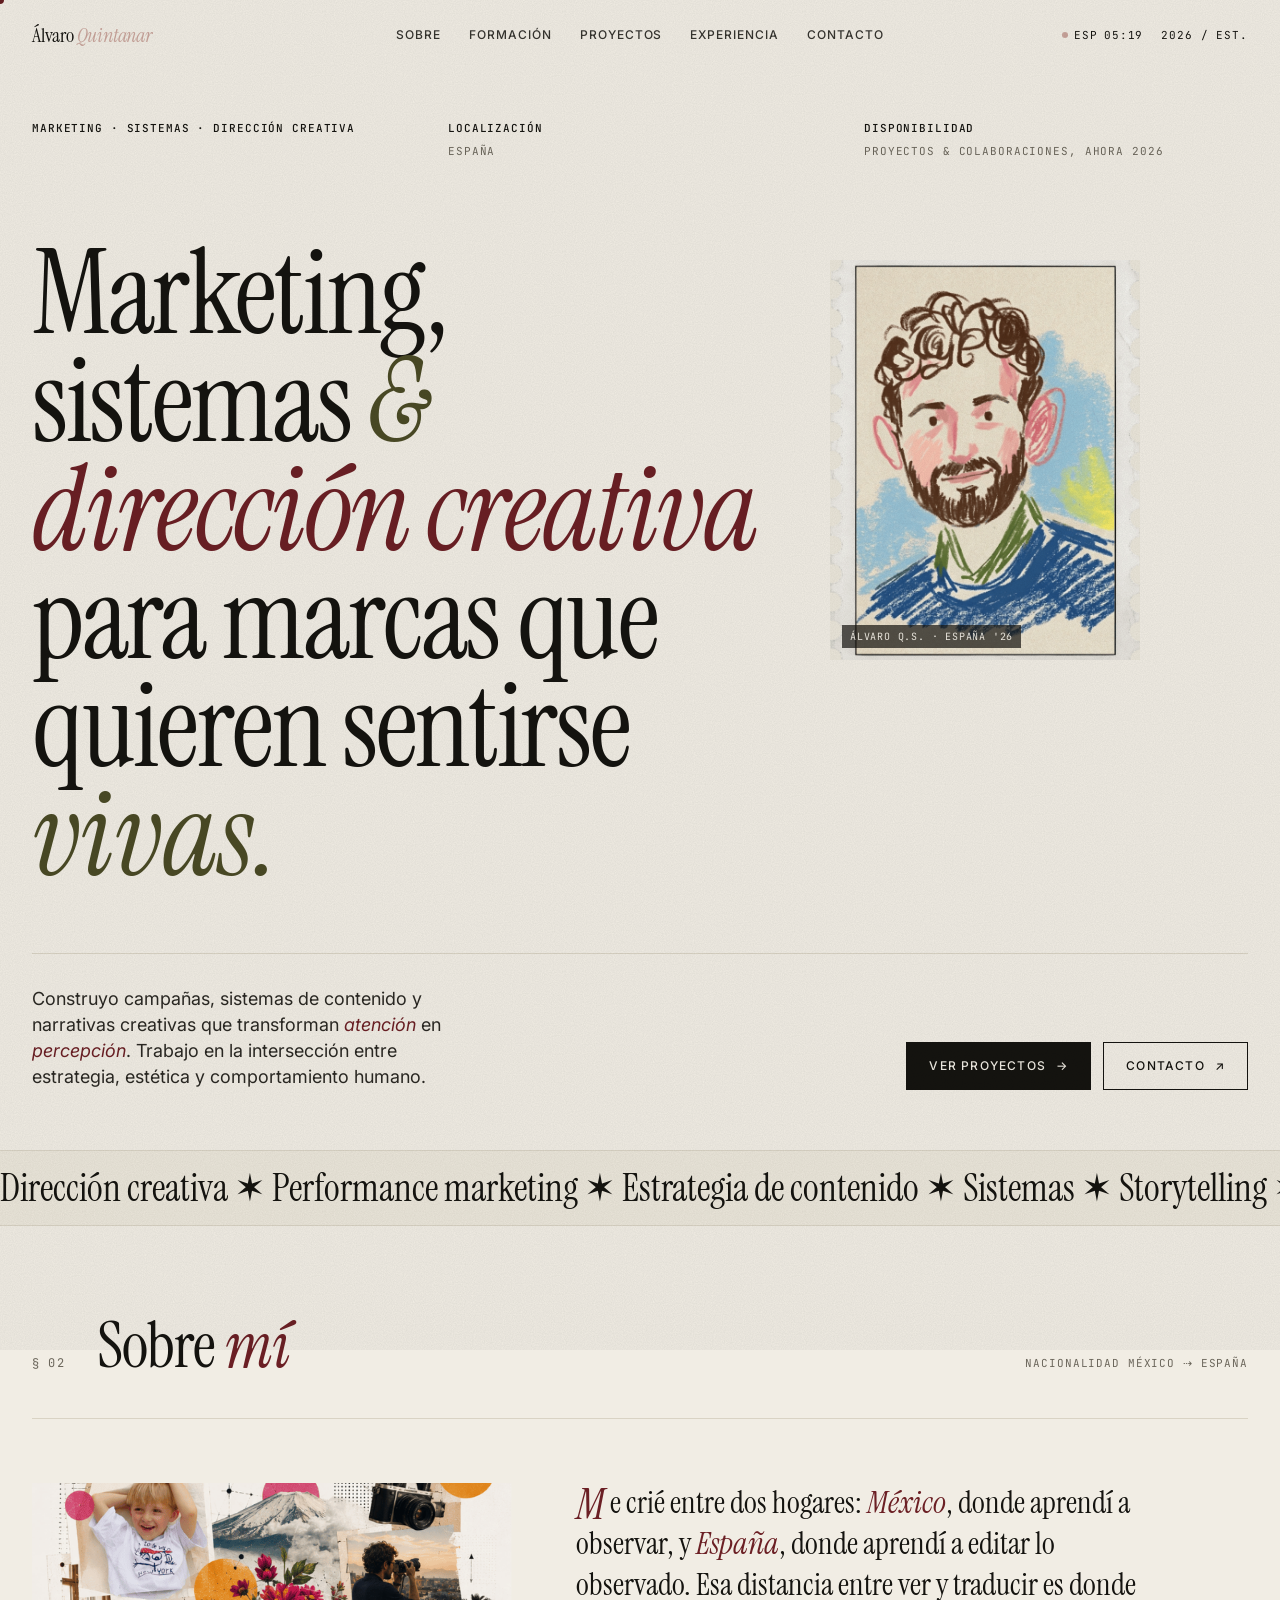
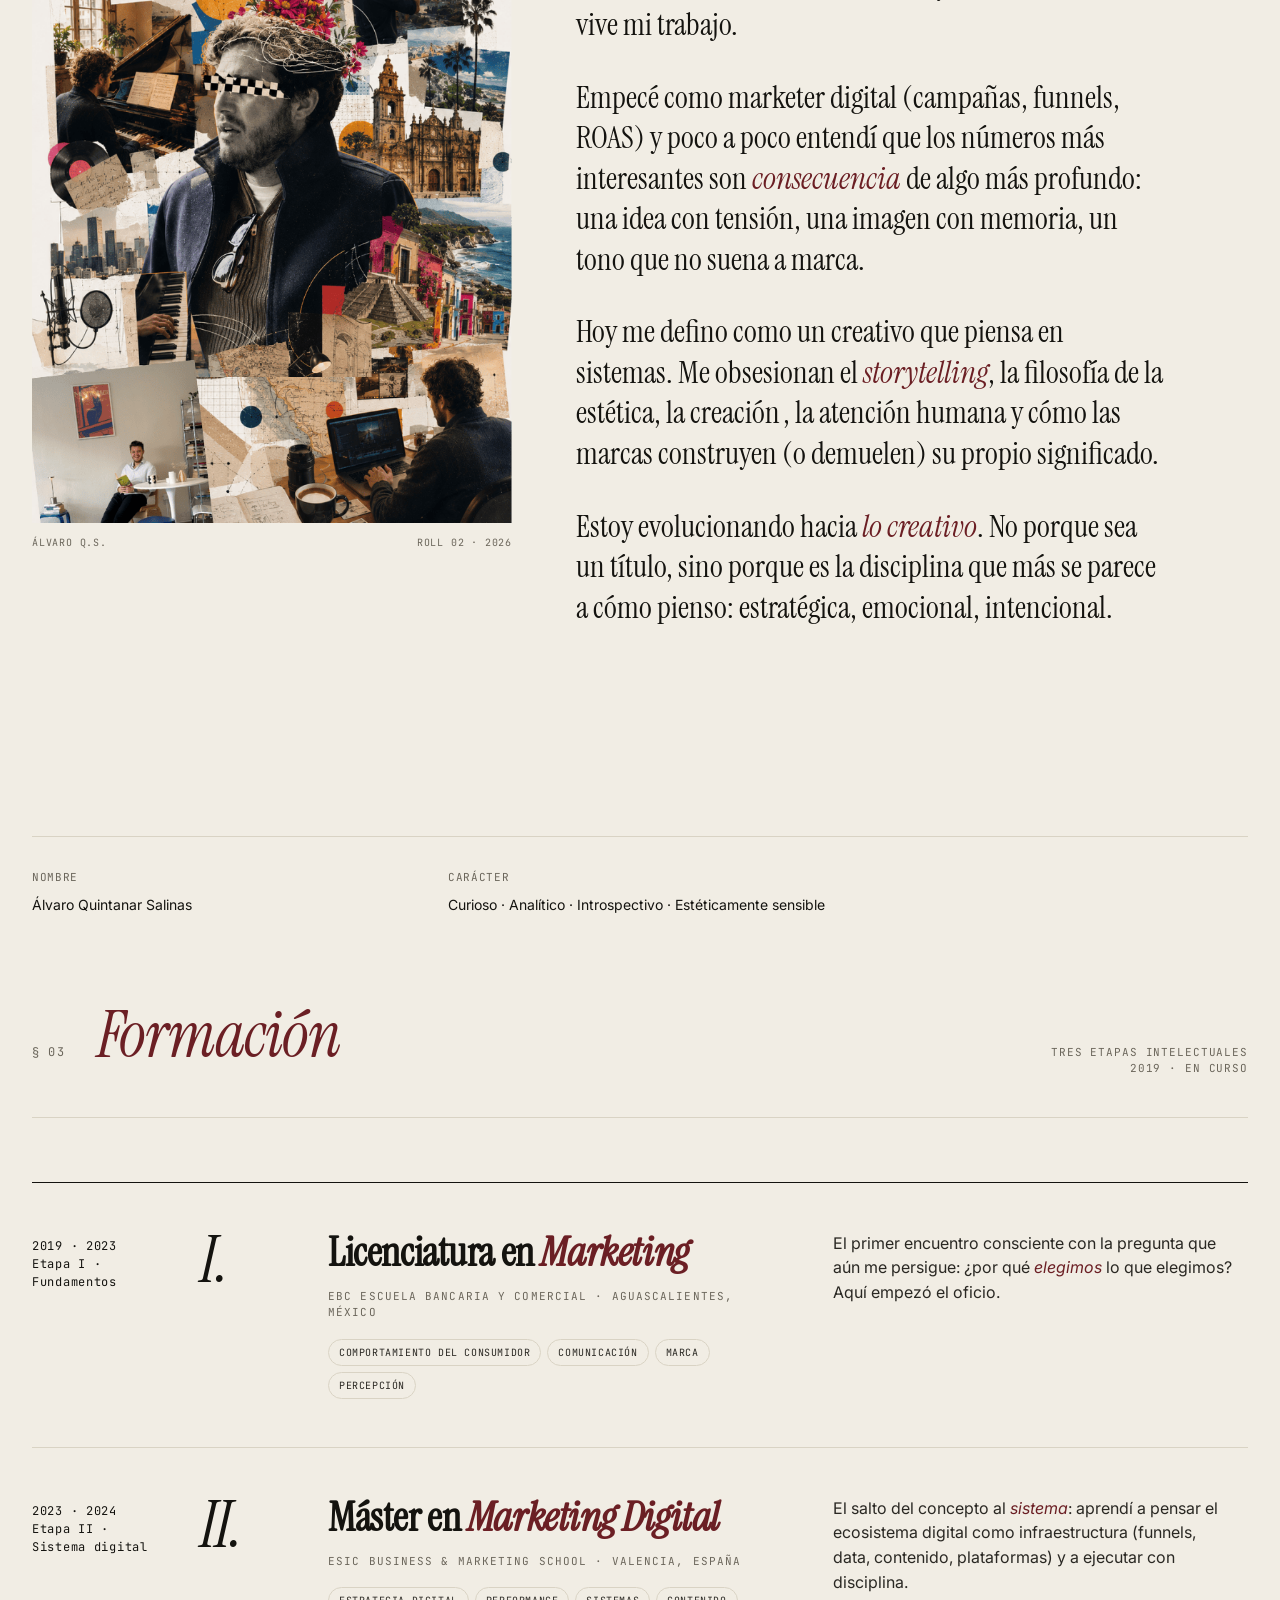
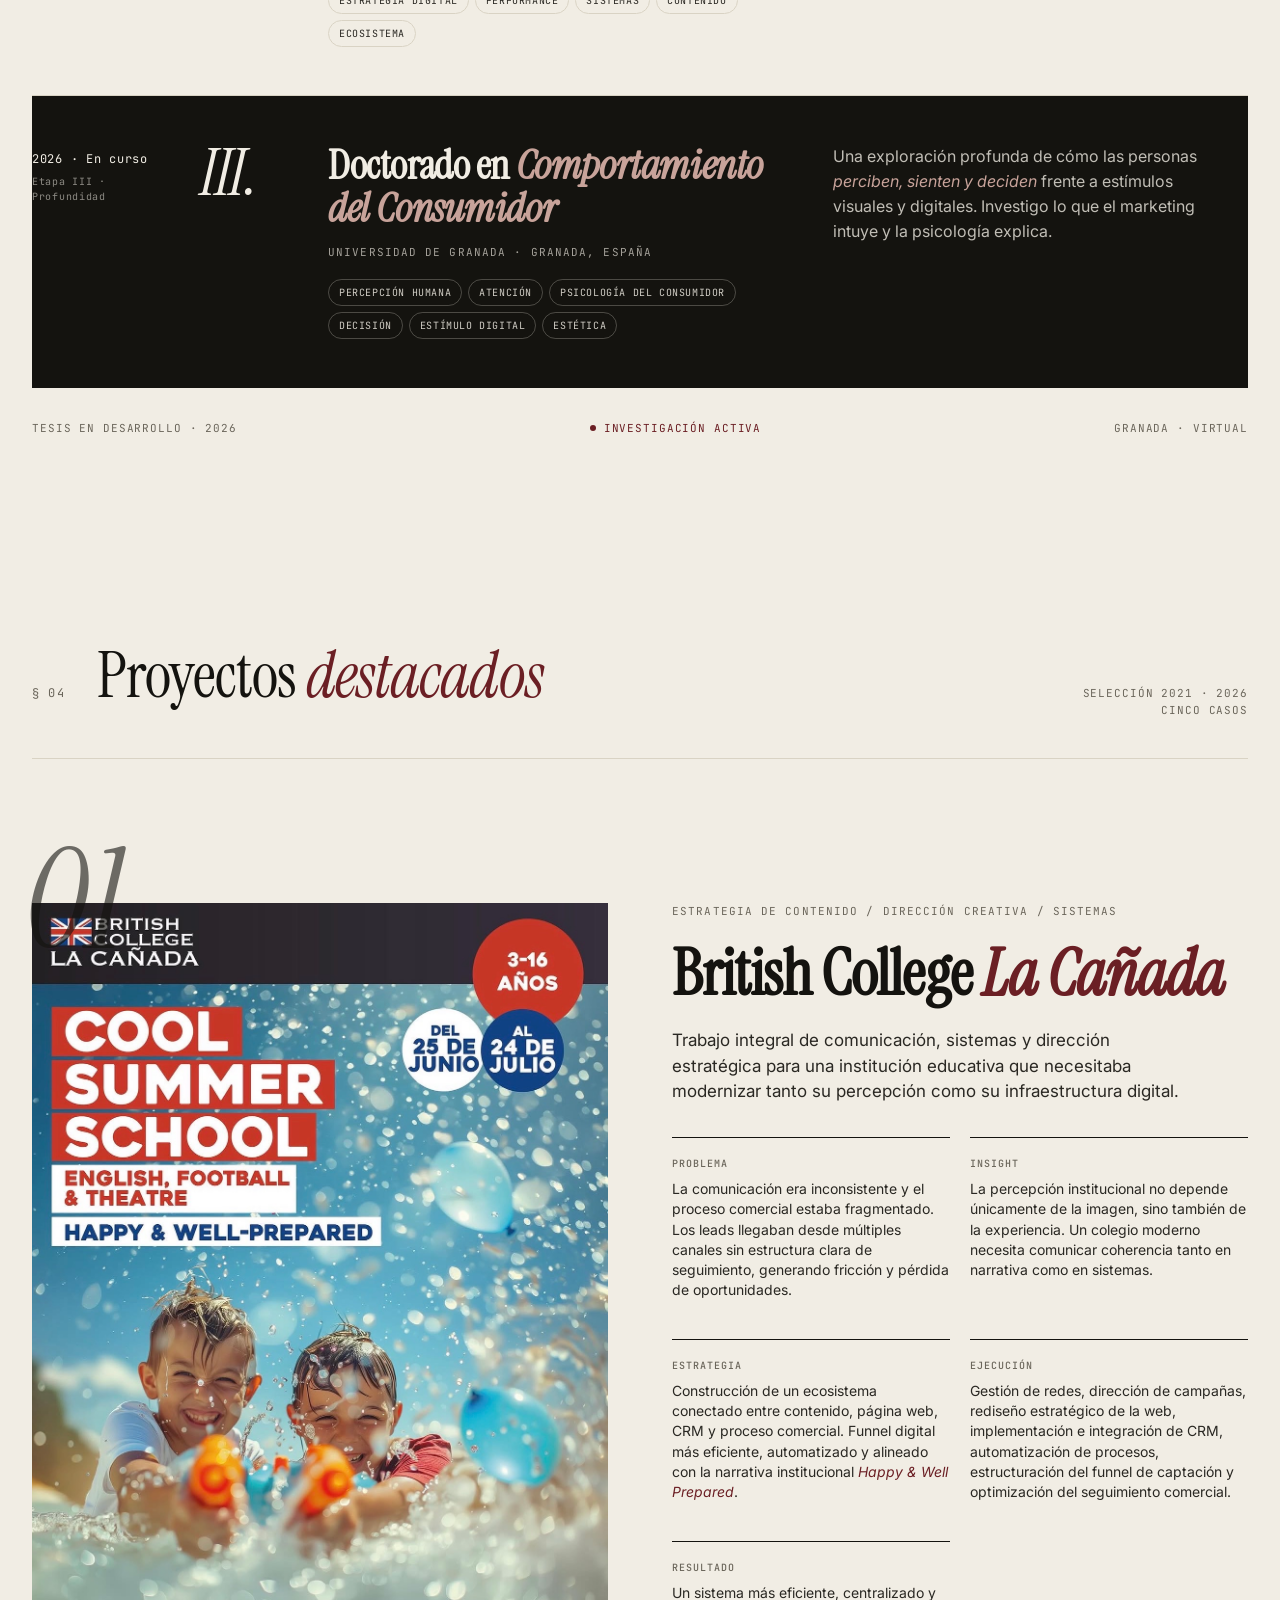
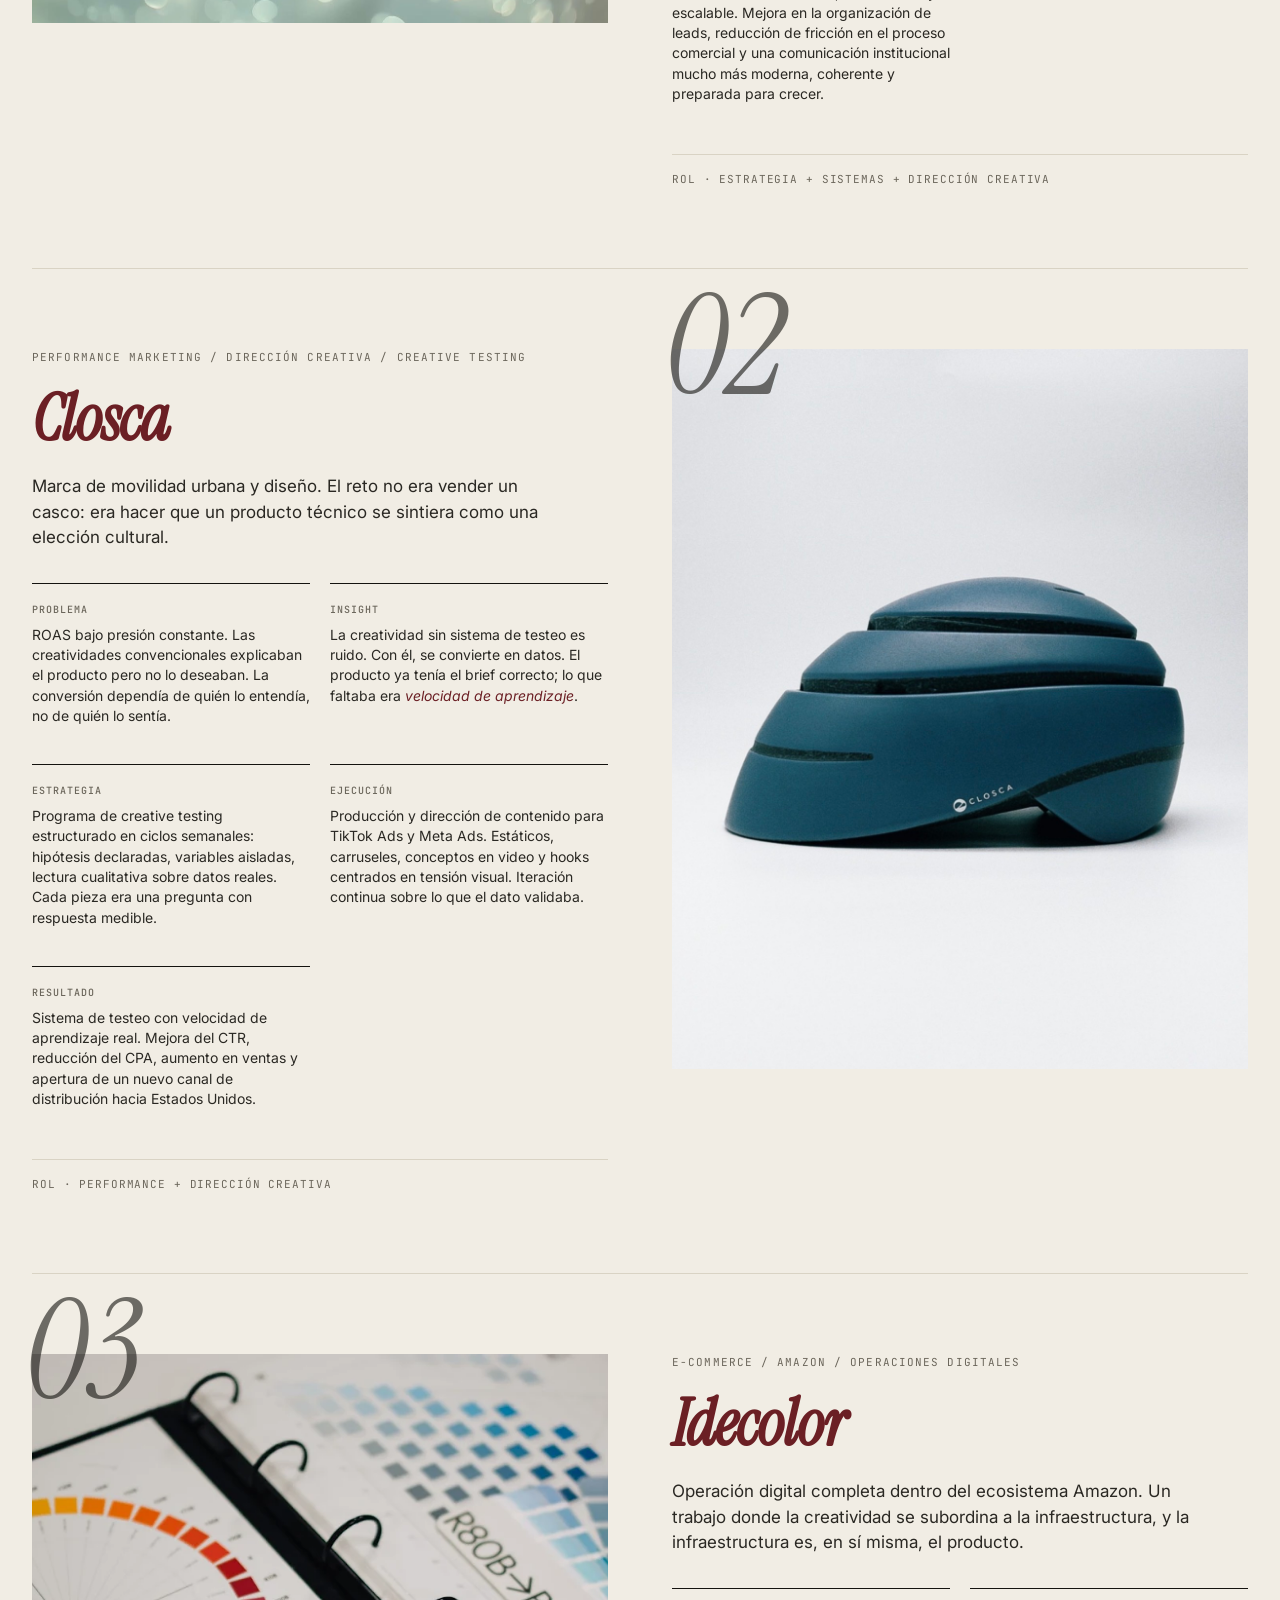
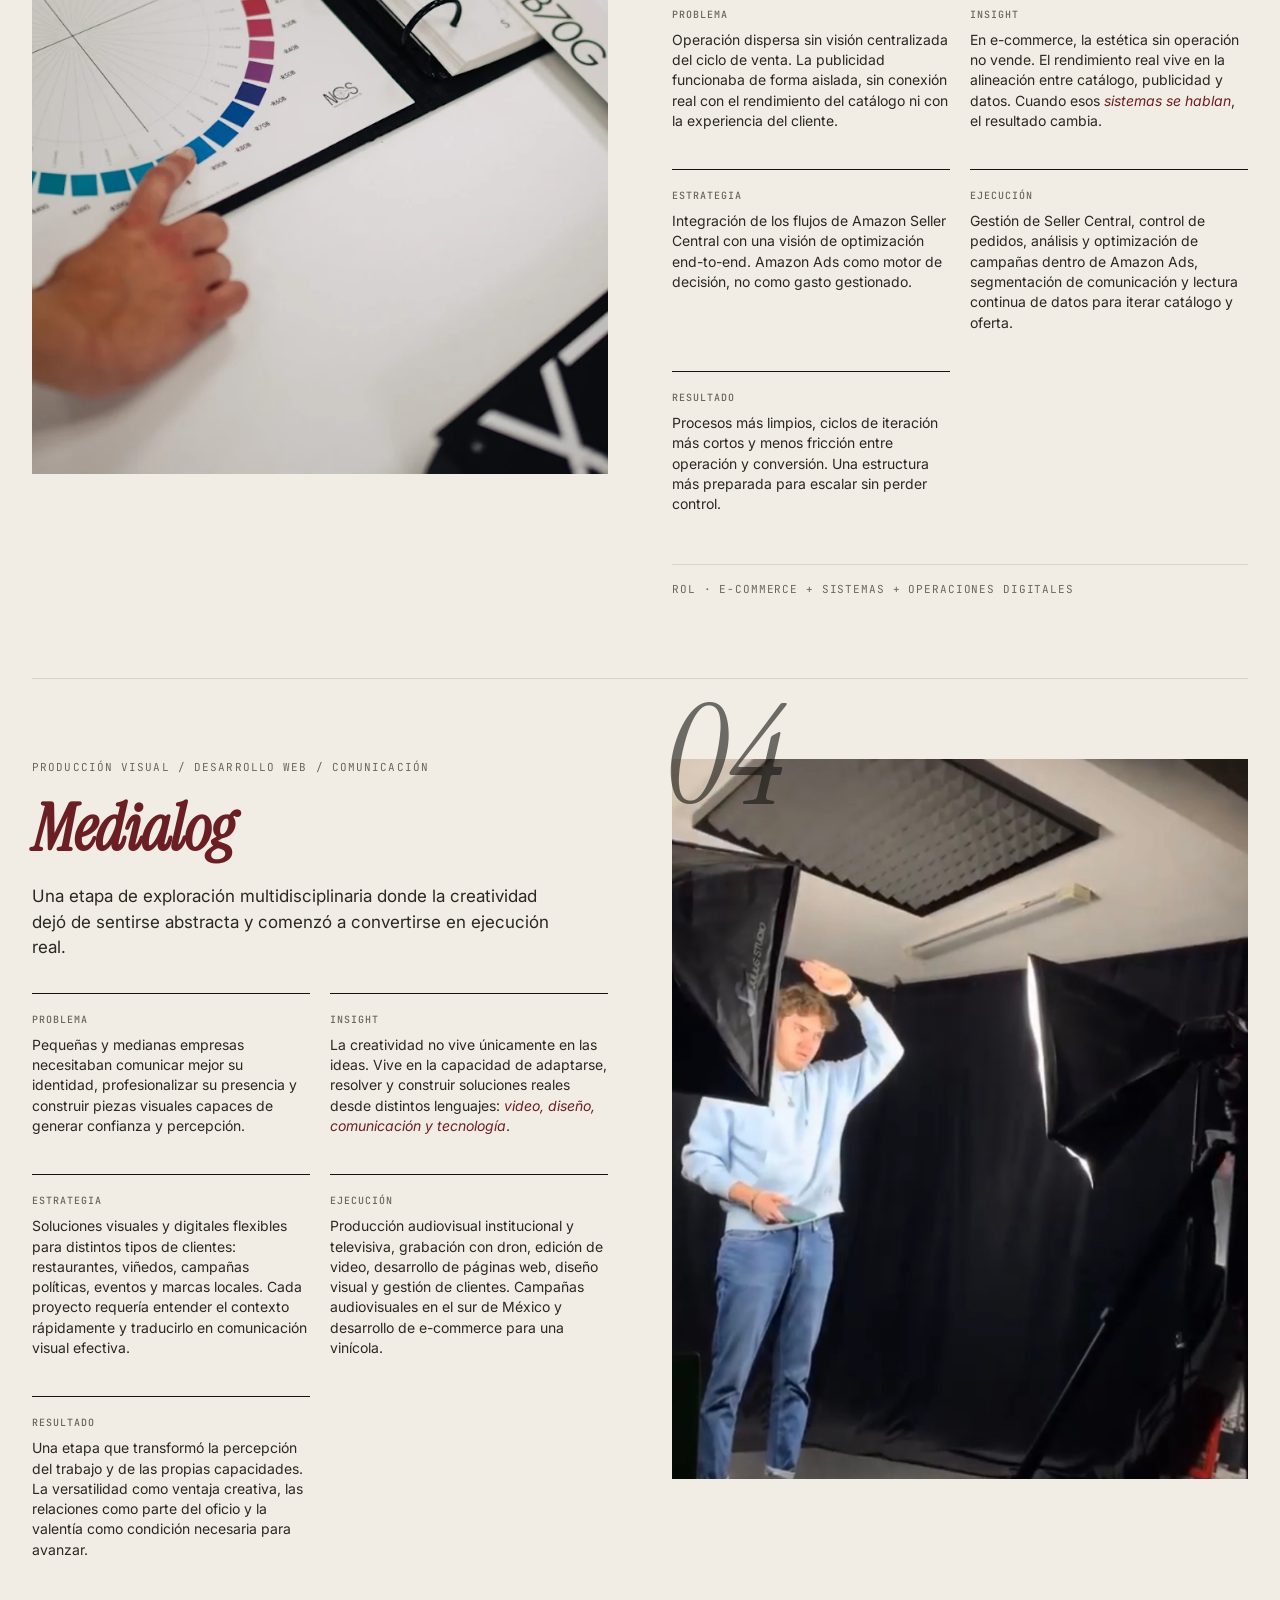
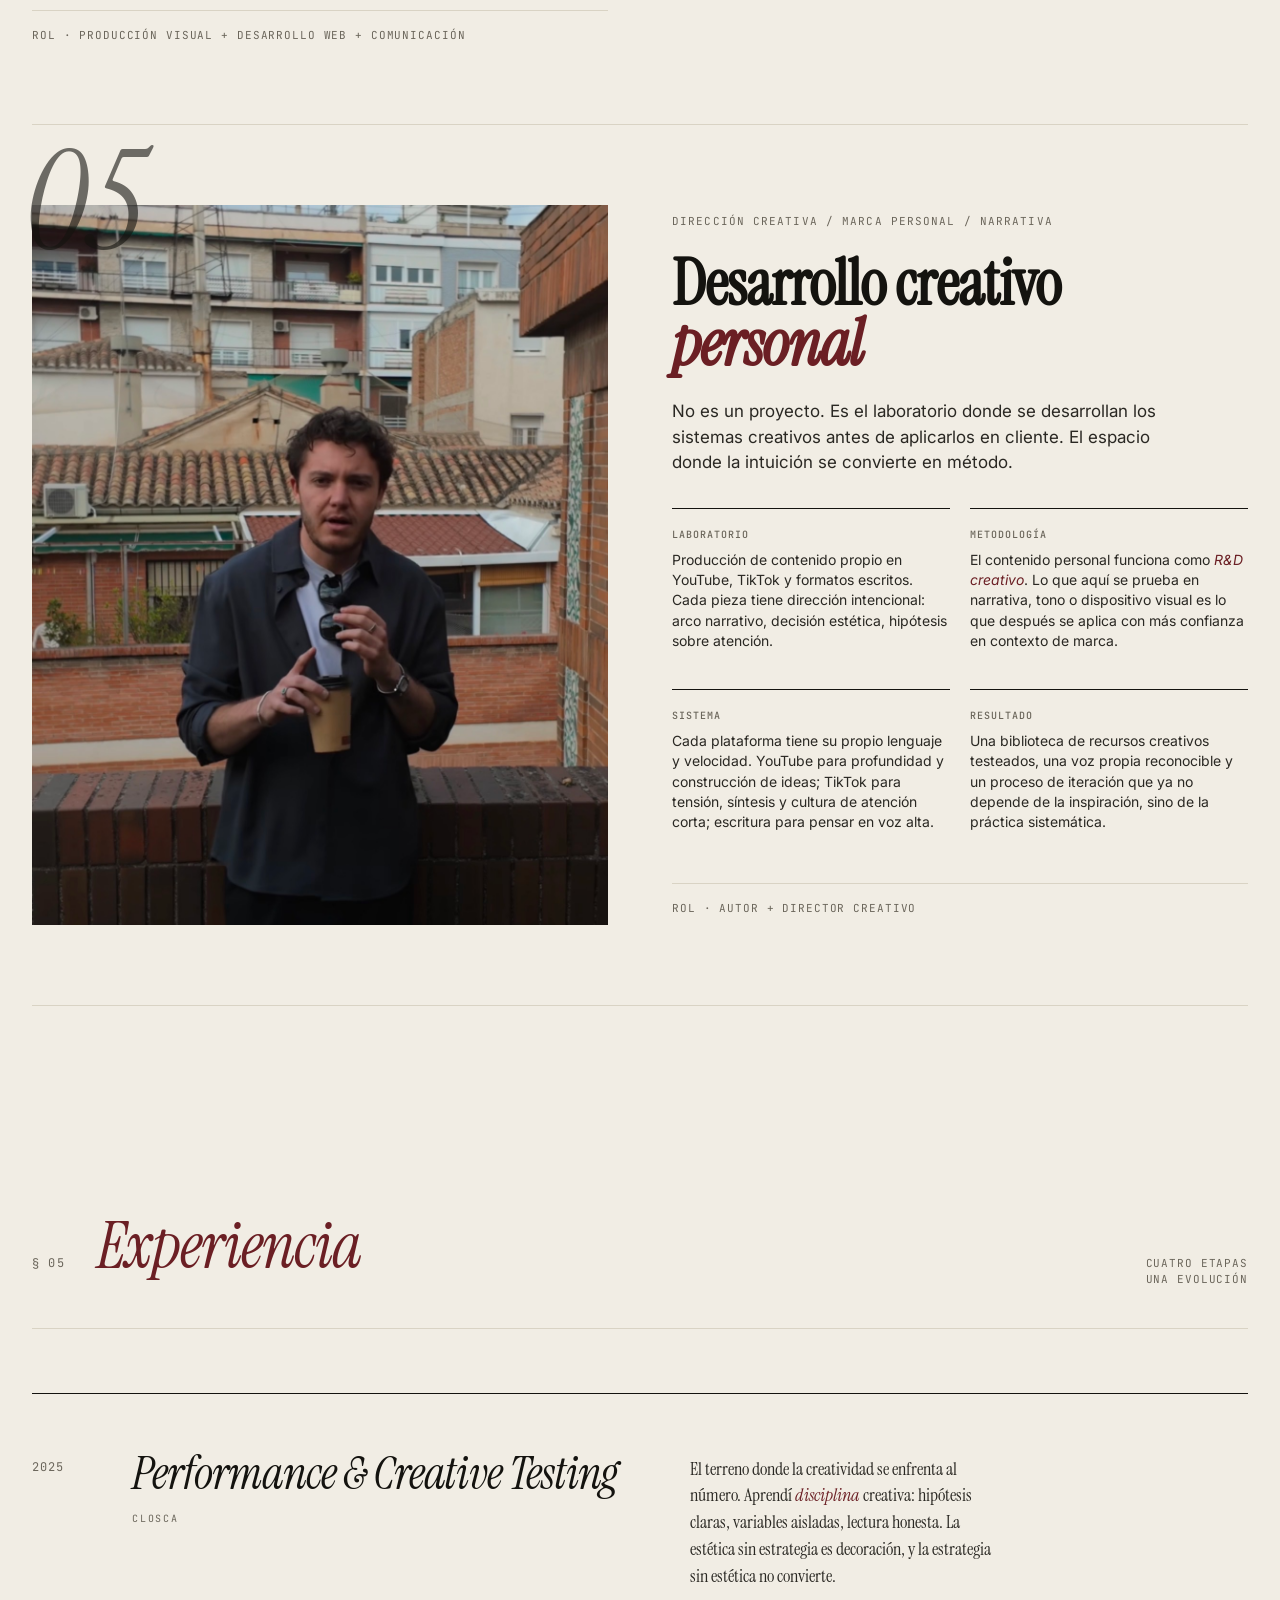
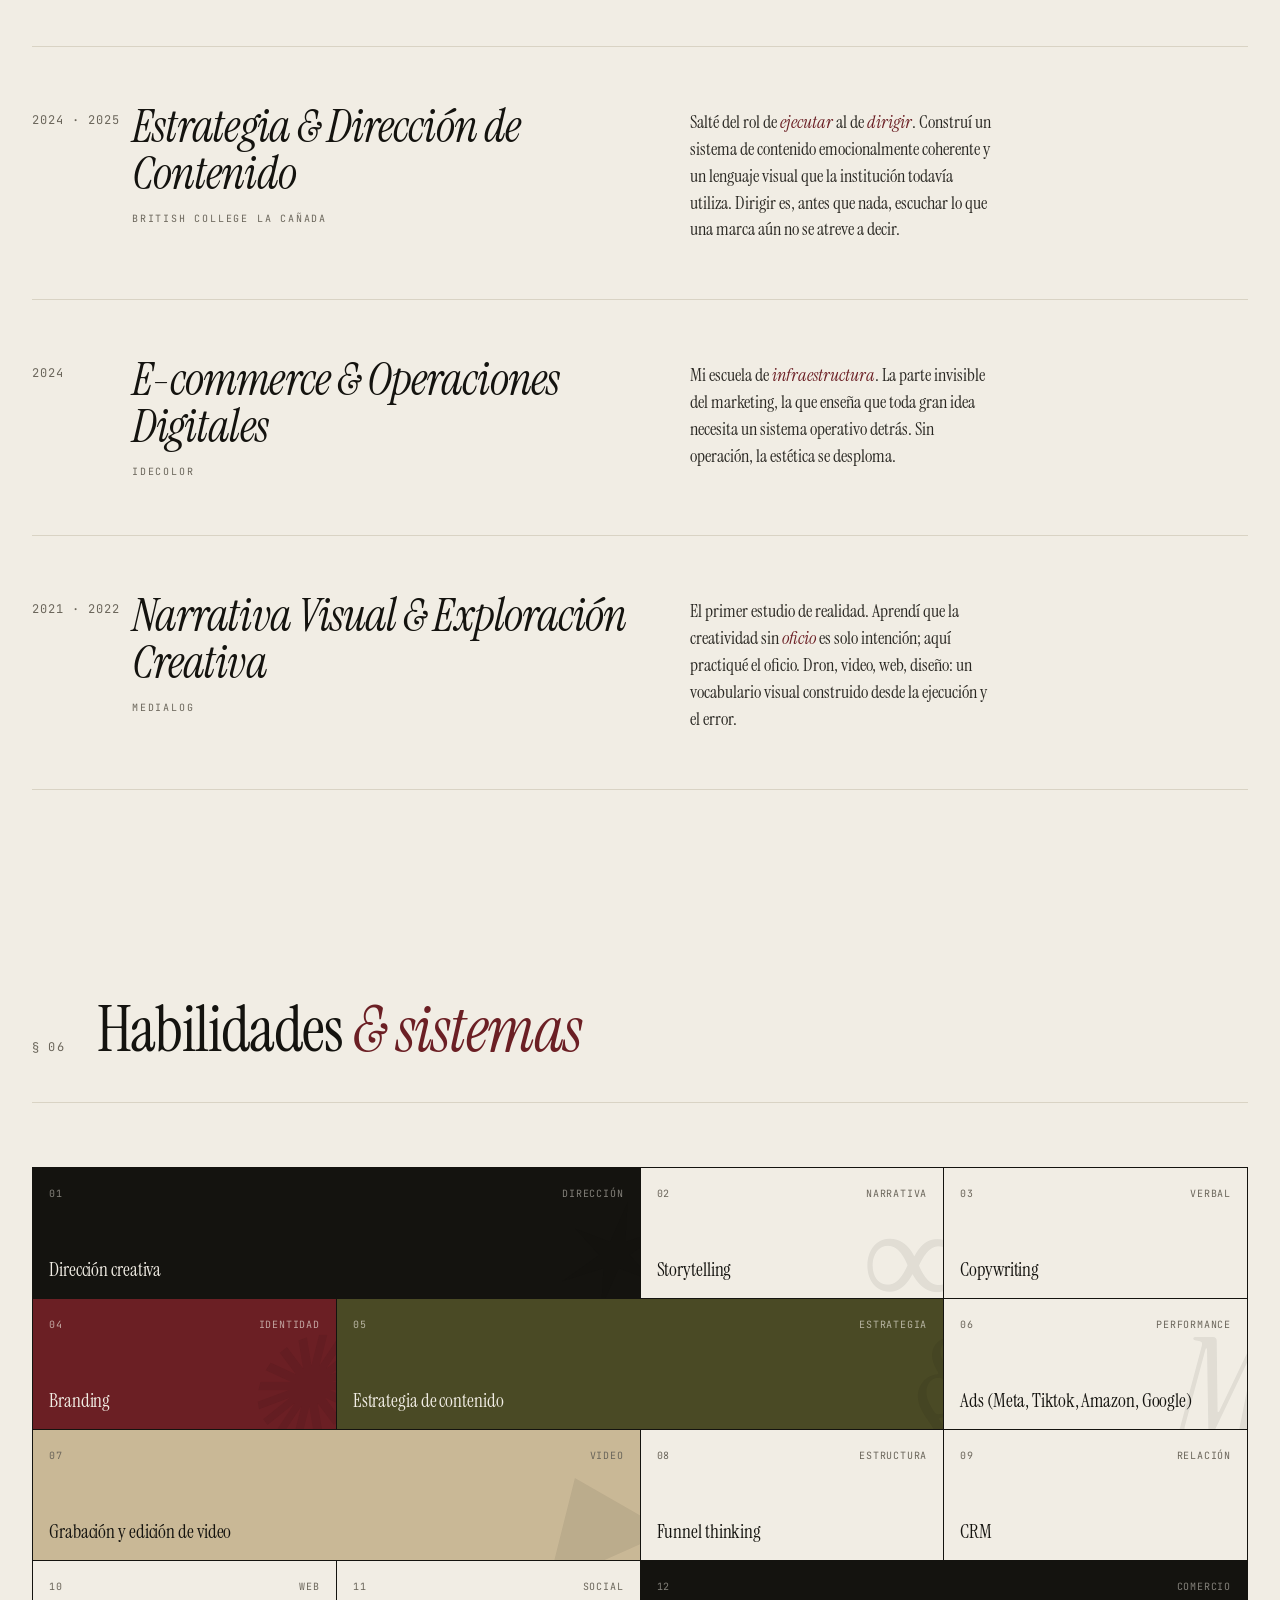
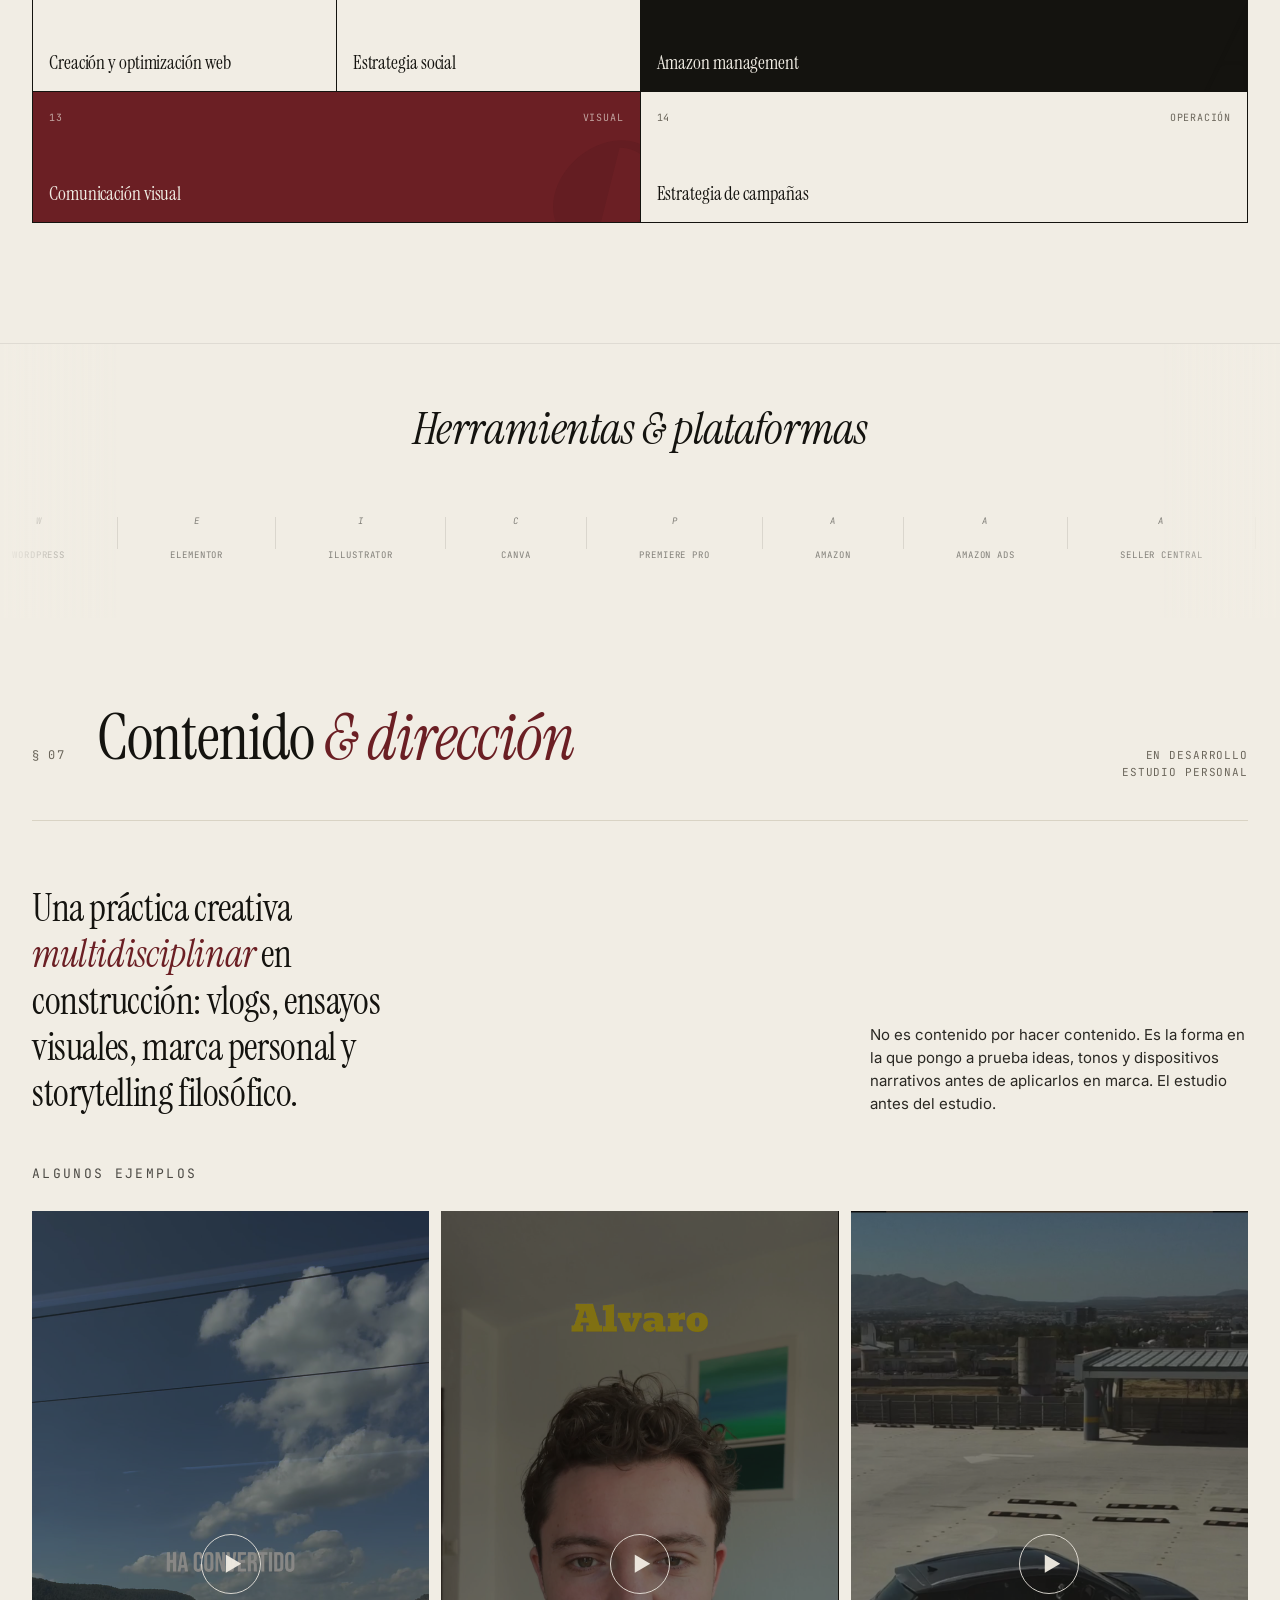
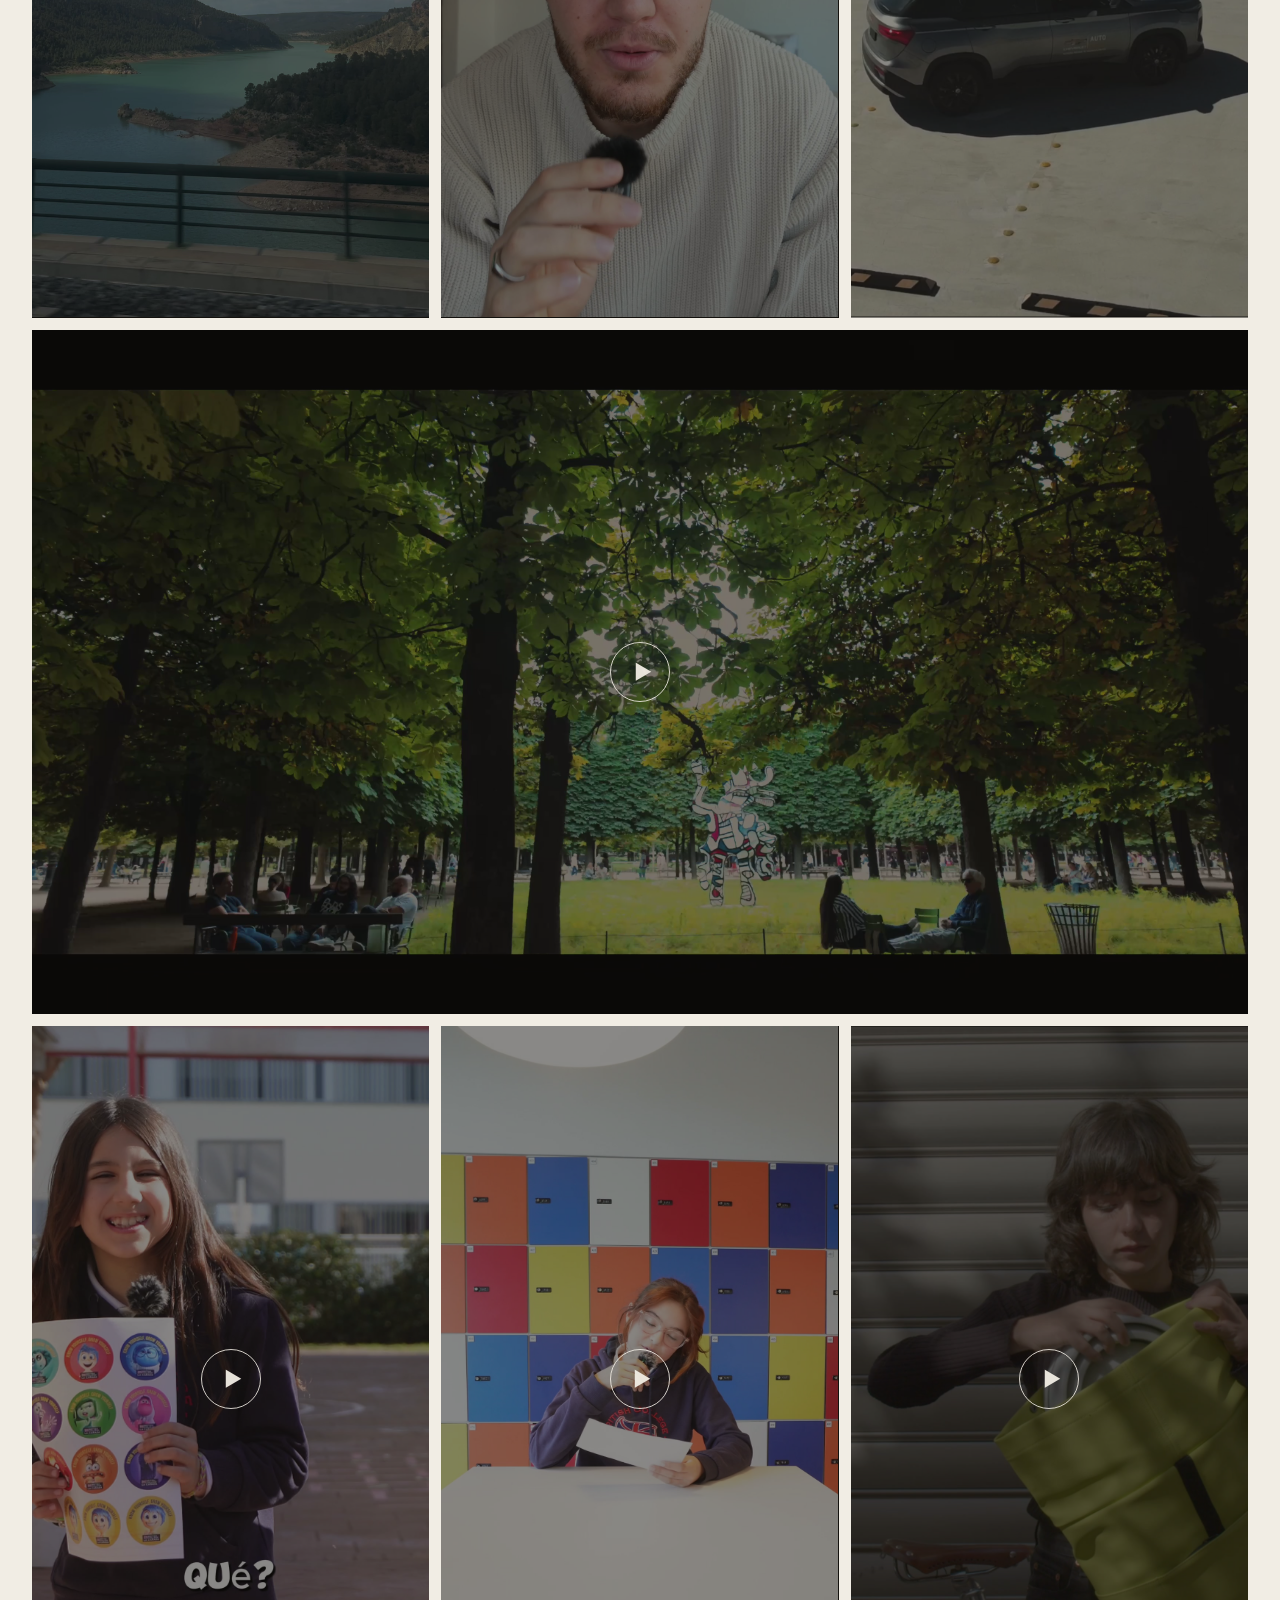
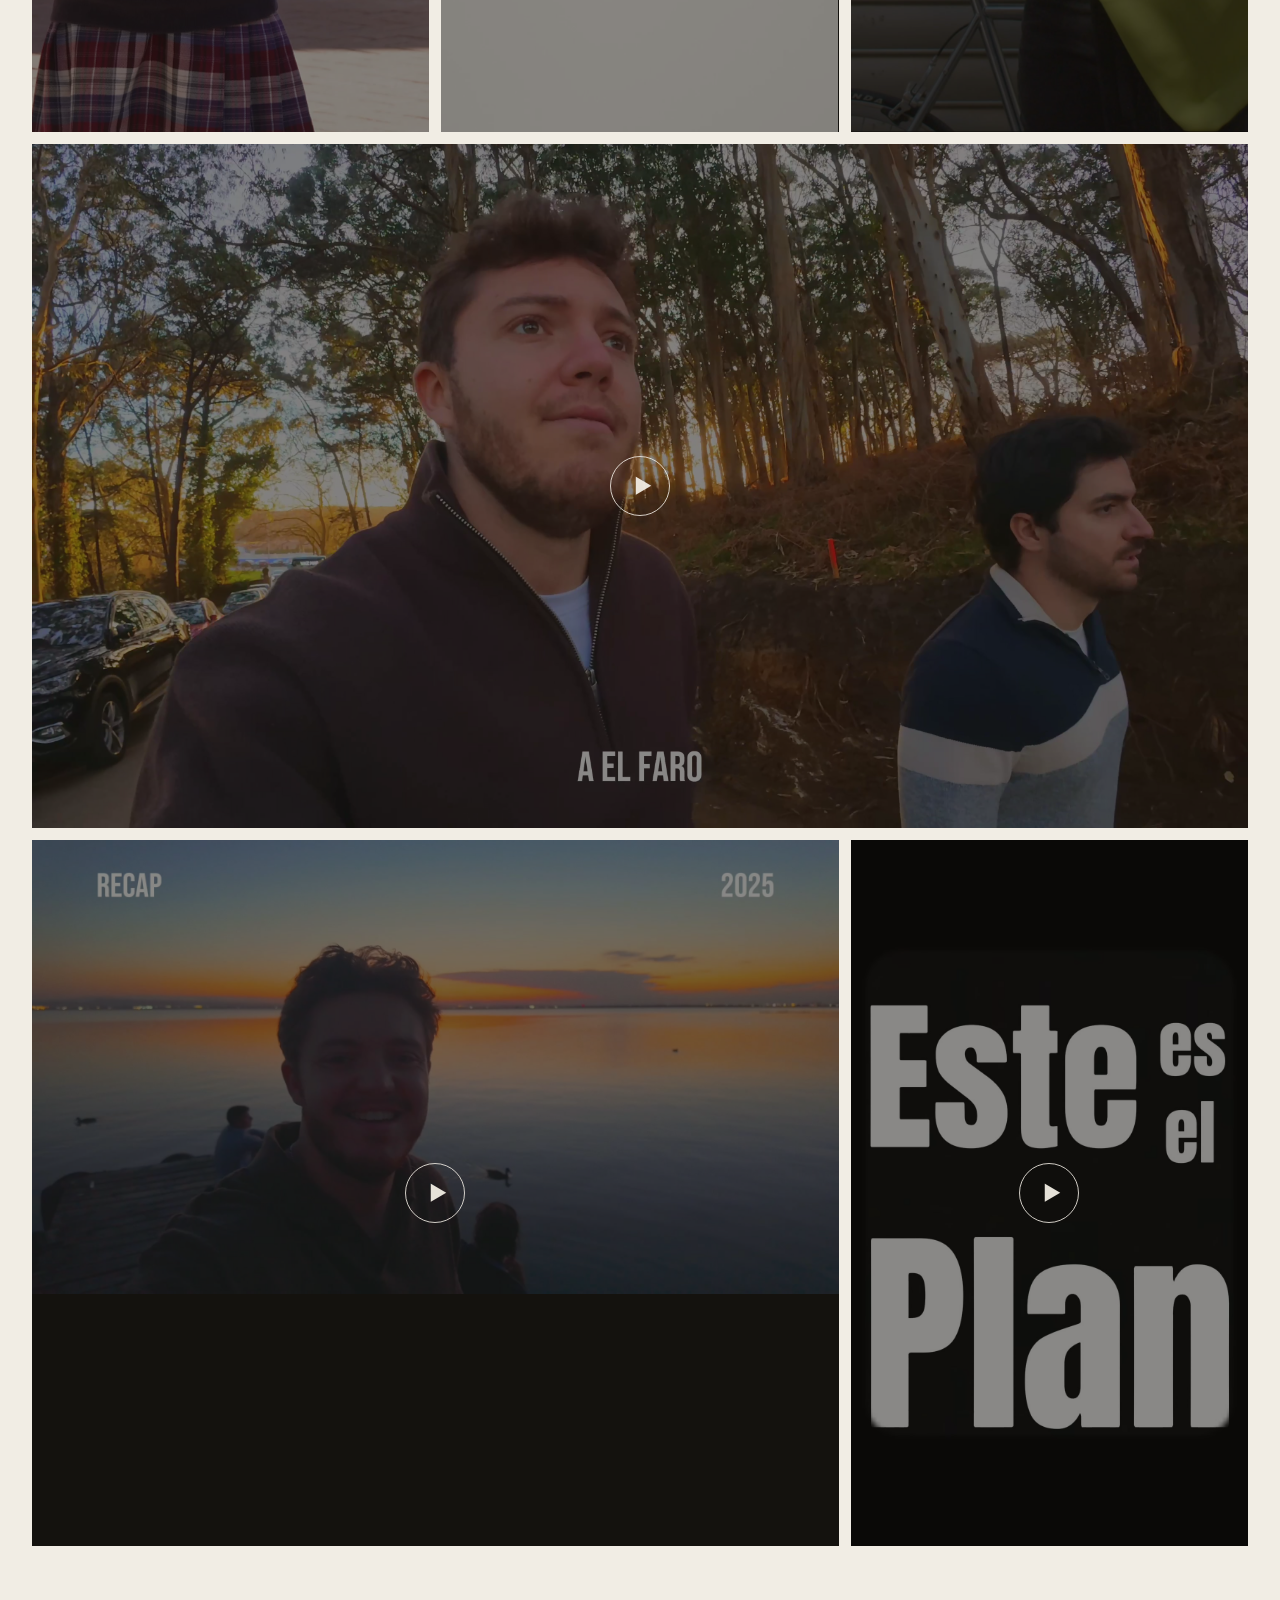
==== portfolio.html @ ab9e17b1 "portafolio completo" ====
<!DOCTYPE html>
<html lang="es">
<head>
<meta charset="UTF-8" />
<meta name="viewport" content="width=device-width, initial-scale=1.0" />
<title>Álvaro Quintanar Salinas · Portfolio</title>
<link rel="preconnect" href="https://fonts.googleapis.com">
<link rel="preconnect" href="https://fonts.gstatic.com" crossorigin>
<link href="https://fonts.googleapis.com/css2?family=Instrument+Serif:ital@0;1&family=JetBrains+Mono:wght@400;500&display=swap" rel="stylesheet">
<link href="https://fonts.googleapis.com/css2?family=Inter:wght@400;500;600&display=swap" rel="stylesheet">
<style>
  :root{
    --bg: #f1ede4;
    --bg-2: #ebe6da;
    --ink: #14130f;
    --ink-soft: #2a2823;
    --muted: #6b665b;
    --rule: #d9d3c4;
    --burgundy: #6b1f24;
    --olive: #4a4a25;
    --beige: #c9b896;
    --rose: #c8a39a;
    --gold: #a98a3e;
  }
  *{box-sizing:border-box;margin:0;padding:0}
  html,body{background:var(--bg);color:var(--ink);font-family:"Inter",-apple-system,sans-serif;font-size:16px;line-height:1.5;-webkit-font-smoothing:antialiased;text-rendering:optimizeLegibility}
  ::selection{background:var(--burgundy);color:var(--bg)}

  /* GRAIN */
  body::before{
    content:"";position:fixed;inset:-50%;pointer-events:none;z-index:9999;
    background-image:url("[data-uri]");
    opacity:.45;mix-blend-mode:multiply;
  }

  .serif{font-family:"Instrument Serif",Georgia,serif;font-weight:400;letter-spacing:-.005em}
  .mono{font-family:"JetBrains Mono",ui-monospace,monospace;font-size:11px;letter-spacing:.06em;text-transform:uppercase}

  /* NAV */
  .nav{position:fixed;top:0;left:0;right:0;z-index:100;display:grid;grid-template-columns:1fr auto 1fr;align-items:center;padding:20px 32px;color:var(--ink);background:transparent;transition:background .7s ease,padding .7s ease,color .7s ease}
  .nav.scrolled{background:var(--ink);color:#f1ede4;padding:14px 32px}
  .nav .brand i{color:#c8a39a}
  .nav.scrolled .clock::before{background:#c8a39a}
  .nav .brand{font-family:"Instrument Serif",serif;font-size:20px;letter-spacing:-.01em}
  .nav .brand i{font-style:italic;color:#c8a39a}
  .nav .links{display:flex;gap:28px;justify-self:center}
  .nav .links a{color:inherit;text-decoration:none;font-size:12px;letter-spacing:.08em;text-transform:uppercase;font-weight:500;opacity:.85;transition:opacity .3s}
  .nav .links a:hover{opacity:1}
  .nav .meta{justify-self:end;display:flex;gap:18px;align-items:center;font-size:11px;letter-spacing:.08em;text-transform:uppercase;font-family:"JetBrains Mono",monospace}
  .clock{display:inline-flex;gap:6px;align-items:center}
  .clock::before{content:"";width:6px;height:6px;border-radius:50%;background:#c8a39a;animation:pulse 2s infinite}
  @keyframes pulse{0%,100%{opacity:1}50%{opacity:.3}}

  /* PAGE PADDING */
  section{padding:0 32px;position:relative}
  .rule{height:1px;background:var(--rule)}
  .max{max-width:1440px;margin:0 auto}

  /* ============ HERO ============ */
  .hero{min-height:100vh;padding-top:120px;padding-bottom:60px;display:flex;flex-direction:column;justify-content:space-between;position:relative}
  .hero-meta-top{display:grid;grid-template-columns:1fr 1fr 1fr;gap:32px;font-family:"JetBrains Mono",monospace;font-size:11px;letter-spacing:.08em;text-transform:uppercase;color:var(--muted);margin-bottom:80px}
  .hero-meta-top .label{color:var(--ink);display:block;margin-bottom:6px;font-weight:500}
  .hero-headline{margin-top:auto}
  .hero-headline h1{font-family:"Instrument Serif",serif;font-weight:400;font-size:clamp(56px,9.2vw,168px);line-height:.92;letter-spacing:-.02em;color:var(--ink)}
  .hero-headline h1 .it{font-style:italic;color:var(--burgundy)}
  .hero-headline h1 .amp{font-style:italic;color:var(--olive)}
  .hero-bottom{display:grid;grid-template-columns:1.2fr 1fr 1fr;gap:48px;align-items:end;margin-top:64px;padding-top:32px;border-top:1px solid var(--rule)}
  .hero-sub{font-size:18px;line-height:1.45;max-width:46ch;color:var(--ink-soft)}
  .hero-tags{display:flex;flex-wrap:wrap;gap:8px;align-self:start}
  .tag{display:inline-flex;align-items:center;gap:6px;padding:6px 12px;border:1px solid var(--ink);border-radius:999px;font-size:11px;letter-spacing:.06em;text-transform:uppercase;font-family:"JetBrains Mono",monospace;background:transparent;transition:all .3s}
  .tag:hover{background:var(--ink);color:var(--bg)}
  .tag.solid{background:var(--ink);color:var(--bg)}
  .tag.burg{border-color:var(--burgundy);color:var(--burgundy)}
  .tag.burg:hover{background:var(--burgundy);color:var(--bg)}
  .hero-cta{display:flex;gap:12px;justify-self:end;align-self:end;grid-column:3}
  .btn{display:inline-flex;align-items:center;gap:10px;padding:14px 22px;border:1px solid var(--ink);background:transparent;color:var(--ink);font-size:12px;letter-spacing:.1em;text-transform:uppercase;font-weight:500;cursor:pointer;text-decoration:none;transition:all .35s ease;font-family:inherit}
  .btn:hover{background:var(--ink);color:var(--bg)}
  .btn.dark{background:var(--ink);color:var(--bg)}
  .btn.dark:hover{background:var(--burgundy);border-color:var(--burgundy)}
  .btn .arrow{display:inline-block;transition:transform .35s}
  .btn:hover .arrow{transform:translateX(4px)}

  /* HERO portrait floating */
  .hero-portrait{position:absolute;right:140px;top:260px;width:310px;height:400px;background:var(--bg-2);overflow:hidden}
  .hero-portrait .ph{width:100%;height:100%}
  .hero-portrait .pcaption{position:absolute;left:12px;bottom:12px;font-family:"JetBrains Mono",monospace;font-size:10px;letter-spacing:.08em;text-transform:uppercase;color:var(--bg);background:rgba(20,19,15,.7);padding:4px 8px}

  /* placeholder pattern */
  .ph{
    background:
      repeating-linear-gradient(135deg, rgba(20,19,15,.05) 0 1px, transparent 1px 8px),
      linear-gradient(180deg, var(--bg-2), #ddd5c1);
    display:flex;align-items:center;justify-content:center;position:relative;overflow:hidden;
  }
  .ph .ph-label{font-family:"JetBrains Mono",monospace;font-size:10px;letter-spacing:.1em;text-transform:uppercase;color:var(--muted);padding:6px 10px;border:1px solid var(--rule);background:var(--bg)}
  .ph.dark{background:repeating-linear-gradient(135deg, rgba(255,255,255,.05) 0 1px, transparent 1px 8px),linear-gradient(180deg, #2a2823, #14130f);color:#9d978a}
  .ph.dark .ph-label{color:#c9b896;background:#1a1916;border-color:#3a382f}
  .ph.burg{background:repeating-linear-gradient(135deg, rgba(255,255,255,.07) 0 1px, transparent 1px 8px),linear-gradient(180deg, #7a262c, #4d161a);color:#e7c9b6}
  .ph.burg .ph-label{color:#e7c9b6;background:#5a1d22;border-color:#7a262c}
  .ph.olive{background:repeating-linear-gradient(135deg, rgba(255,255,255,.06) 0 1px, transparent 1px 8px),linear-gradient(180deg, #5a5a2d, #3a3a1d);color:#c9b896}
  .ph.olive .ph-label{color:#dcd4ad;background:#454522;border-color:#5a5a2d}

  /* MARQUEE */
  .marquee{overflow:hidden;border-top:1px solid var(--rule);border-bottom:1px solid var(--rule);padding:18px 0;background:var(--bg-2)}
  .marquee-track{display:flex;gap:48px;white-space:nowrap;animation:scroll 36s linear infinite;font-family:"Instrument Serif",serif;font-size:38px;line-height:1}
  .marquee-track span{display:inline-flex;align-items:center;gap:48px}
  .marquee-track .star{display:inline-block;color:var(--burgundy);font-style:italic}
  @keyframes scroll{from{transform:translateX(0)}to{transform:translateX(-50%)}}

  /* ============ SECTION HEADER ============ */
  .sec-head{display:grid;grid-template-columns:auto 1fr auto;align-items:baseline;gap:32px;padding:88px 0 40px;border-bottom:1px solid var(--rule);margin-bottom:64px}
  .sec-num{font-family:"JetBrains Mono",monospace;font-size:12px;letter-spacing:.1em;color:var(--muted)}
  .sec-title{font-family:"Instrument Serif",serif;font-size:clamp(36px,5vw,72px);font-weight:400;letter-spacing:-.015em;line-height:1}
  .sec-title em{font-style:italic;color:var(--burgundy)}
  .sec-meta{font-family:"JetBrains Mono",monospace;font-size:11px;letter-spacing:.08em;text-transform:uppercase;color:var(--muted);text-align:right}

  /* ============ ABOUT ============ */
  .about-grid{display:grid;grid-template-columns:1fr 1.4fr;gap:64px;padding-bottom:120px}
  .about-portrait{position:sticky;top:100px;height:fit-content}
  .about-portrait .ph{aspect-ratio:3/4;width:100%}
  .about-portrait .cap{margin-top:12px;display:flex;justify-content:space-between;font-family:"JetBrains Mono",monospace;font-size:10px;letter-spacing:.08em;text-transform:uppercase;color:var(--muted)}
  .about-text{font-family:"Instrument Serif",serif;font-size:clamp(22px,2.4vw,34px);line-height:1.32;color:var(--ink);max-width:42ch}
  .about-text p{margin-bottom:32px}
  .about-text em{color:var(--burgundy);font-style:italic}
  .about-text .drop{font-size:1.4em;line-height:.9;float:left;margin:.04em .12em -.08em 0;color:var(--burgundy);font-style:italic}
  .about-bio-meta{margin-top:56px;display:grid;grid-template-columns:repeat(3,1fr);gap:32px;padding-top:32px;border-top:1px solid var(--rule);font-family:"JetBrains Mono",monospace;font-size:11px;letter-spacing:.06em;text-transform:uppercase}
  .about-bio-meta .k{color:var(--muted);margin-bottom:8px;display:block}
  .about-bio-meta .v{color:var(--ink);text-transform:none;font-family:"Inter",sans-serif;font-size:14px;letter-spacing:0}

  /* ============ EDUCATION ============ */
  .education{padding-bottom:120px}
  .edu-intro{display:grid;grid-template-columns:1fr 1fr;gap:48px;margin-bottom:64px;align-items:end}
  .edu-intro .lede{font-family:"Instrument Serif",serif;font-size:clamp(28px,3vw,44px);line-height:1.18;letter-spacing:-.01em;max-width:24ch}
  .edu-intro .lede em{font-style:italic;color:var(--burgundy)}
  .edu-intro .aside{font-size:15px;line-height:1.55;color:var(--ink-soft);max-width:42ch;justify-self:end}
  .edu-list{border-top:1px solid var(--ink);position:relative}
  .edu-row{display:grid;grid-template-columns:120px 80px 1.1fr 1fr;gap:48px;align-items:start;padding:48px 0;border-bottom:1px solid var(--rule);position:relative;transition:background .5s ease}
  .edu-row:hover{background:var(--bg-2)}
  .edu-row .yr{font-family:"JetBrains Mono",monospace;font-size:12px;letter-spacing:.06em;color:var(--ink);padding-top:6px}
  .edu-row .yr .stage{display:block;color:var(--muted);margin-top:6px;font-size:10px}
  .edu-row .roman{font-family:"Instrument Serif",serif;font-style:italic;font-size:64px;line-height:.9;color:var(--ink);letter-spacing:-.02em;padding-top:0}
  .edu-row .body .title{font-family:"Instrument Serif",serif;font-size:clamp(28px,3.2vw,44px);line-height:1.05;letter-spacing:-.01em;margin-bottom:14px}
  .edu-row .body .title em{font-style:italic;color:var(--burgundy)}
  .edu-row .body .inst{font-family:"JetBrains Mono",monospace;font-size:11px;letter-spacing:.1em;text-transform:uppercase;color:var(--muted);margin-bottom:18px;display:block}
  .edu-row .body .focus{display:flex;flex-wrap:wrap;gap:6px;margin-top:16px}
  .edu-row .body .focus span{font-family:"JetBrains Mono",monospace;font-size:10px;letter-spacing:.06em;text-transform:uppercase;color:var(--ink-soft);padding:5px 10px;border:1px solid var(--rule);border-radius:999px}
  .edu-row .narr{font-size:16px;line-height:1.55;color:var(--ink-soft);max-width:40ch}
  .edu-row .narr em{font-style:italic;color:var(--burgundy)}
  .edu-row.featured{background:var(--ink);color:var(--bg);border-color:var(--ink)}
  .edu-row.featured:hover{background:var(--ink)}
  .edu-row.featured .yr,.edu-row.featured .roman{color:var(--bg)}
  .edu-row.featured .yr .stage{color:rgba(241,237,228,.55)}
  .edu-row.featured .body .title em{color:var(--rose)}
  .edu-row.featured .body .inst{color:rgba(241,237,228,.65)}
  .edu-row.featured .body .focus span{border-color:rgba(241,237,228,.25);color:rgba(241,237,228,.85)}
  .edu-row.featured .narr{color:rgba(241,237,228,.78)}
  .edu-row.featured .narr em{color:var(--rose)}
  .edu-row .pin{position:absolute;left:50%;top:48px;width:8px;height:8px;border-radius:50%;background:var(--burgundy);transform:translateX(-50%);display:none}
  .edu-foot{display:flex;justify-content:space-between;align-items:center;margin-top:32px;font-family:"JetBrains Mono",monospace;font-size:11px;letter-spacing:.08em;text-transform:uppercase;color:var(--muted)}
  .edu-foot .pulse{display:inline-flex;align-items:center;gap:8px;color:var(--burgundy)}
  .edu-foot .pulse::before{content:"";width:6px;height:6px;border-radius:50%;background:var(--burgundy);animation:pulse 2s infinite}

  /* ============ PROJECTS ============ */
  .projects-wrap{padding-bottom:120px}
  .project{display:grid;grid-template-columns:1fr 1fr;gap:64px;padding:80px 0;border-bottom:1px solid var(--rule);position:relative}
  .project:nth-child(even){grid-template-columns:1fr 1fr}
  .project:nth-child(even) .p-visual{order:2}
  .project:nth-child(even) .p-content{order:1}
  .project .p-visual{position:relative}
  .project .p-visual .ph{aspect-ratio:4/5;width:100%;transition:transform .8s cubic-bezier(.2,.7,.2,1)}
  .project:hover .p-visual .ph{transform:scale(.98)}
  .p-num{position:absolute;top:-60px;left:-8px;font-family:"Instrument Serif",serif;font-style:italic;font-size:140px;line-height:.8;color:var(--ink);opacity:.6;pointer-events:none;z-index:2}
  .p-content{display:flex;flex-direction:column;justify-content:center;gap:24px}
  .p-cat{font-family:"JetBrains Mono",monospace;font-size:11px;letter-spacing:.1em;text-transform:uppercase;color:var(--muted)}
  .p-title{font-family:"Instrument Serif",serif;font-size:clamp(40px,5vw,76px);line-height:.95;letter-spacing:-.015em}
  .p-title em{font-style:italic;color:var(--burgundy)}
  .p-overview{font-size:17px;line-height:1.5;color:var(--ink-soft);max-width:48ch}
  .p-blocks{display:grid;grid-template-columns:1fr 1fr;gap:20px;margin-top:8px}
  .p-blocks .blk{padding:18px 0;border-top:1px solid var(--ink)}
  .p-blocks .blk h5{font-family:"JetBrains Mono",monospace;font-size:10px;letter-spacing:.1em;text-transform:uppercase;color:var(--muted);margin-bottom:8px;font-weight:500}
  .p-blocks .blk p{font-size:14px;line-height:1.45;color:var(--ink-soft)}
  .p-foot{display:flex;justify-content:space-between;align-items:center;margin-top:8px;padding-top:16px;border-top:1px solid var(--rule);font-family:"JetBrains Mono",monospace;font-size:11px;letter-spacing:.08em;text-transform:uppercase;color:var(--muted)}
  .p-foot a{color:var(--ink);text-decoration:none;display:inline-flex;align-items:center;gap:8px}
  .p-foot a .arrow{transition:transform .35s}
  .p-foot a:hover .arrow{transform:translate(4px,-4px)}

  /* ============ THINKING ============ */
  .thinking{padding-bottom:120px}
  .think-grid{display:grid;grid-template-columns:repeat(12,1fr);gap:24px;grid-auto-rows:minmax(220px,auto)}
  .note{grid-column:span 4;padding:32px;border:1px solid var(--ink);background:var(--bg);display:flex;flex-direction:column;justify-content:space-between;gap:24px;transition:all .4s ease;cursor:default;position:relative}
  .note:hover{background:var(--ink);color:var(--bg);transform:translateY(-2px)}
  .note:hover .n-num,.note:hover .n-meta{color:rgba(241,237,228,.6)}
  .note .n-num{font-family:"JetBrains Mono",monospace;font-size:11px;letter-spacing:.1em;color:var(--muted);transition:color .4s}
  .note .n-body{font-family:"Instrument Serif",serif;font-size:clamp(22px,2.1vw,30px);line-height:1.2;letter-spacing:-.005em}
  .note .n-body em{font-style:italic;color:var(--burgundy);transition:color .4s}
  .note:hover .n-body em{color:var(--rose)}
  .note .n-meta{font-family:"JetBrains Mono",monospace;font-size:10px;letter-spacing:.08em;text-transform:uppercase;color:var(--muted);display:flex;justify-content:space-between;transition:color .4s}
  .note.wide{grid-column:span 8;background:var(--ink);color:var(--bg)}
  .note.wide .n-num,.note.wide .n-meta{color:rgba(241,237,228,.6)}
  .note.wide .n-body{font-size:clamp(28px,3vw,46px)}
  .note.wide .n-body em{color:var(--rose)}
  .note.tall{grid-column:span 4;grid-row:span 2}
  .note.olive{background:var(--olive);color:var(--bg);border-color:var(--olive)}
  .note.olive .n-num,.note.olive .n-meta{color:rgba(241,237,228,.6)}
  .note.olive .n-body em{color:var(--beige)}
  .note.burg{background:var(--burgundy);color:var(--bg);border-color:var(--burgundy)}
  .note.burg .n-num,.note.burg .n-meta{color:rgba(241,237,228,.7)}
  .note.burg .n-body em{color:var(--rose)}

  /* ============ EXPERIENCE ============ */
  .experience{padding-bottom:120px}
  .timeline{border-top:1px solid var(--ink)}
  .tl-row{display:grid;grid-template-columns:100px 1fr 1fr;gap:0;border-bottom:1px solid var(--rule);padding:56px 0;transition:padding .5s}
  .tl-row:hover{padding:64px 0}
  .tl-year{font-family:"JetBrains Mono",monospace;font-size:12px;letter-spacing:.08em;color:var(--muted);padding-top:8px;transition:color .4s}
  .tl-row:hover .tl-year{color:var(--burgundy)}
  .tl-role{padding:0 48px 0 0}
  .tl-role .role{font-family:"Instrument Serif",serif;font-style:italic;font-size:clamp(32px,3.6vw,54px);line-height:1.02;letter-spacing:-.02em;color:var(--ink);margin-bottom:14px}
  .tl-role .company{font-family:"JetBrains Mono",monospace;font-size:10px;letter-spacing:.18em;text-transform:uppercase;color:var(--muted)}
  .tl-narr{font-family:"Instrument Serif",serif;font-size:clamp(16px,1.4vw,20px);line-height:1.5;color:var(--ink-soft);max-width:38ch;padding-top:6px}
  .tl-narr em{font-style:italic;color:var(--burgundy)}

  /* ============ SKILLS ============ */
  .skills{padding-bottom:120px}
  .skills-grid{display:grid;grid-template-columns:repeat(4,1fr);gap:1px;background:var(--ink);border:1px solid var(--ink)}
  .skill{background:var(--bg);padding:18px 16px;display:flex;flex-direction:column;justify-content:space-between;min-height:130px;transition:all .5s ease;cursor:default;position:relative;overflow:hidden}
  .skill:hover{background:var(--ink);color:var(--bg)}
  .skill .s-head{display:flex;justify-content:space-between;align-items:flex-start;font-family:"JetBrains Mono",monospace;font-size:10px;letter-spacing:.08em;text-transform:uppercase;color:var(--muted);transition:color .5s}
  .skill:hover .s-head{color:rgba(241,237,228,.6)}
  .skill .s-name{font-family:"Instrument Serif",serif;font-size:19px;line-height:1.05;letter-spacing:-.005em;margin-top:auto}
  .skill.sk2{grid-column:span 2}
  .skill.x2,.skill.x3,.skill.x{grid-column:span 1}
  .skill.dark{background:var(--ink);color:var(--bg)}
  .skill.dark .s-head{color:rgba(241,237,228,.5)}
  .skill.dark:hover{background:var(--burgundy)}
  .skill.burg{background:var(--burgundy);color:var(--bg)}
  .skill.burg .s-head{color:rgba(241,237,228,.65)}
  .skill.olive{background:var(--olive);color:var(--bg)}
  .skill.olive .s-head{color:rgba(241,237,228,.65)}
  .skill.beige{background:var(--beige);color:var(--ink)}
  .skill .glyph{position:absolute;right:-20px;bottom:-30px;font-family:"Instrument Serif",serif;font-style:italic;font-size:140px;line-height:1;color:rgba(20,19,15,.07);transition:color .5s}
  .skill:hover .glyph{color:rgba(241,237,228,.1)}

  /* ============ TOOLS CAROUSEL ============ */
  .tools-strip{position:relative;background:var(--bg);padding:52px 0;overflow:hidden;border-top:1px solid rgba(20,19,15,.08)}
  .tools-strip::before,.tools-strip::after{content:"";position:absolute;top:0;bottom:0;width:120px;z-index:2;pointer-events:none}
  .tools-strip::before{left:0;background:linear-gradient(to right,var(--bg),transparent)}
  .tools-strip::after{right:0;background:linear-gradient(to left,var(--bg),transparent)}
  .tools-stars{display:none}
  .tools-label{text-align:center;font-family:"Instrument Serif",serif;font-style:italic;font-size:clamp(28px,3.5vw,48px);color:var(--ink);margin-bottom:36px;letter-spacing:-.01em}
  .tools-track-wrap{display:flex;overflow:hidden}
  .tools-track{display:flex;gap:40px;align-items:center;animation:toolsScroll 38s linear infinite;will-change:transform}
  .tools-track-wrap:hover .tools-track{animation-play-state:paused}
  @keyframes toolsScroll{from{transform:translateX(0)}to{transform:translateX(-50%)}}
  @keyframes floatUp{0%,100%{transform:translateY(0)}50%{transform:translateY(-6px)}}
  .tool-item{display:flex;flex-direction:column;align-items:center;gap:10px;cursor:default;flex-shrink:0;padding:4px 12px;transition:transform .4s cubic-bezier(.16,1,.3,1)}
  .tool-item:hover{transform:scale(1.25) translateY(-4px)}
  .tool-item img,.tool-icon-svg{width:36px;height:36px;object-fit:contain}
  .tool-item span{font-family:"JetBrains Mono",monospace;font-size:9px;letter-spacing:.1em;text-transform:uppercase;color:rgba(20,19,15,.5);white-space:nowrap}
  .tool-initial{display:flex;align-items:center;justify-content:center;width:36px;height:36px;font-family:"Instrument Serif",serif;font-style:italic;font-size:30px;line-height:1;color:var(--ink);flex-shrink:0}
  .tool-sep{width:1px;height:32px;background:rgba(20,19,15,.1);flex-shrink:0}

  /* ============ DIRECTION ============ */
  .direction{padding-bottom:120px}
  .dir-hero{display:grid;grid-template-columns:1fr 1fr;gap:48px;margin-bottom:48px;align-items:end}
  .dir-statement{font-family:"Instrument Serif",serif;font-size:clamp(28px,3vw,44px);line-height:1.2;letter-spacing:-.01em;max-width:24ch}
  .dir-statement em{font-style:italic;color:var(--burgundy)}
  .dir-aside{font-size:15px;line-height:1.55;color:var(--ink-soft);max-width:42ch;justify-self:end}
  .dir-grid{display:grid;grid-template-columns:repeat(6,1fr);gap:16px}
  .dir-card{position:relative;overflow:hidden;cursor:pointer;transition:transform .6s cubic-bezier(.2,.7,.2,1)}
  .dir-card:hover{transform:translateY(-4px)}
  .dir-card .ph{aspect-ratio:3/4;width:100%}
  .dir-card .cap{position:absolute;left:12px;right:12px;bottom:12px;display:flex;justify-content:space-between;align-items:flex-end;color:var(--bg);mix-blend-mode:difference;font-family:"JetBrains Mono",monospace;font-size:10px;letter-spacing:.08em;text-transform:uppercase}
  .dir-card .cap .t{font-family:"Instrument Serif",serif;font-size:22px;letter-spacing:-.005em;text-transform:none;font-style:italic;line-height:1}
  .dir-card.tall{grid-column:span 2;grid-row:span 2}
  .dir-card.tall .ph{aspect-ratio:3/5}
  .dir-card.wide{grid-column:span 3}
  .dir-card.wide .ph{aspect-ratio:5/3}
  .dir-card.sml{grid-column:span 2}

  /* ============ VIDEO GRID ============ */
  .vid-grid{display:grid;grid-template-columns:repeat(3,1fr);gap:12px;padding-bottom:120px}
  .vid-item{position:relative;overflow:hidden;background:var(--ink);cursor:pointer}
  .vid-item video{width:100%;display:block;object-fit:cover}
  .vid-item.vid-v video{aspect-ratio:9/16}
  .vid-item.vid-h video{aspect-ratio:16/9}
  .vid-item.vid-full{grid-column:span 3}
  .vid-item.vid-wide{grid-column:span 2}
  .vid-overlay{position:absolute;inset:0;display:flex;align-items:center;justify-content:center;background:rgba(20,19,15,.5);transition:opacity .4s}
  .vid-overlay.hidden{opacity:0;pointer-events:none}
  .vid-play{width:60px;height:60px;border-radius:50%;border:1.5px solid rgba(241,237,228,.85);display:flex;align-items:center;justify-content:center;color:rgba(241,237,228,.95);font-size:20px;padding-left:5px;transition:transform .3s,background .3s}
  .vid-item:hover .vid-play{transform:scale(1.12);background:rgba(241,237,228,.15)}
  @media(max-width:960px){
    .vid-grid{grid-template-columns:1fr 1fr}
    .vid-item.vid-full{grid-column:span 2}
    .vid-item.vid-wide{grid-column:span 2}
  }
  @media(max-width:600px){
    .vid-grid{grid-template-columns:1fr}
    .vid-item.vid-full,.vid-item.vid-wide{grid-column:span 1}
  }

  /* ============ CONTACT ============ */
  .contact{background:var(--ink);color:var(--bg);margin-top:0;padding-top:120px;padding-bottom:48px;position:relative;overflow:hidden}
  .contact::before{
    content:"";position:absolute;inset:0;
    background-image:url("[data-uri]");
    pointer-events:none;
  }
  .contact .max{position:relative;z-index:1}
  .contact-meta{display:flex;justify-content:space-between;font-family:"JetBrains Mono",monospace;font-size:11px;letter-spacing:.1em;text-transform:uppercase;color:rgba(241,237,228,.55);padding-bottom:32px;border-bottom:1px solid rgba(241,237,228,.15)}
  .contact-headline{font-family:"Instrument Serif",serif;font-size:clamp(72px,11vw,200px);line-height:.92;letter-spacing:-.025em;padding:64px 0;max-width:14ch}
  .contact-headline em{font-style:italic;color:var(--rose)}
  .contact-grid{display:grid;grid-template-columns:1.2fr 1fr 1fr;gap:48px;padding:48px 0;border-top:1px solid rgba(241,237,228,.15);border-bottom:1px solid rgba(241,237,228,.15)}
  .contact-grid .col h4{font-family:"JetBrains Mono",monospace;font-size:11px;letter-spacing:.1em;text-transform:uppercase;color:rgba(241,237,228,.55);margin-bottom:16px;font-weight:500}
  .contact-grid .col a{color:var(--bg);text-decoration:none;font-family:"Instrument Serif",serif;font-size:32px;letter-spacing:-.01em;display:block;line-height:1.2;transition:color .3s}
  .contact-grid .col a:hover{color:var(--rose)}
  .contact-grid .col p{font-size:15px;line-height:1.5;color:rgba(241,237,228,.75)}
  .contact-foot{display:grid;grid-template-columns:1fr 1fr 1fr;gap:32px;padding-top:32px;font-family:"JetBrains Mono",monospace;font-size:11px;letter-spacing:.08em;text-transform:uppercase;color:rgba(241,237,228,.55)}
  .contact-foot .center{text-align:center}
  .contact-foot .right{text-align:right}

  /* CONTACT FORM */
  .contact-form{margin-top:48px;display:grid;grid-template-columns:1fr 1fr;gap:24px}
  .contact-form .full{grid-column:1/-1}
  .field{position:relative;border-bottom:1px solid rgba(241,237,228,.25)}
  .field input,.field textarea{width:100%;background:transparent;border:none;color:var(--bg);font-family:inherit;font-size:18px;padding:24px 0 12px;outline:none;resize:none}
  .field label{position:absolute;top:24px;left:0;font-family:"JetBrains Mono",monospace;font-size:11px;letter-spacing:.1em;text-transform:uppercase;color:rgba(241,237,228,.5);transition:all .3s;pointer-events:none}
  .field input:focus + label,.field input:not(:placeholder-shown) + label,
  .field textarea:focus + label,.field textarea:not(:placeholder-shown) + label{top:0;font-size:9px;color:var(--rose)}
  .field:focus-within{border-bottom-color:var(--rose)}
  .form-foot{grid-column:1/-1;display:flex;justify-content:space-between;align-items:center;margin-top:8px}
  .btn-light{background:var(--bg);color:var(--ink);border-color:var(--bg)}
  .btn-light:hover{background:var(--rose);border-color:var(--rose);color:var(--ink)}

  /* SCROLL PROGRESS BAR */
  .scroll-bar{position:fixed;top:0;left:0;height:2px;background:var(--burgundy);z-index:9999;width:0%;transition:width .08s linear;pointer-events:none}

  /* SCROLL REVEAL */
  .reveal{opacity:0;transform:translateY(36px);transition:opacity .9s cubic-bezier(.16,1,.3,1),transform .9s cubic-bezier(.16,1,.3,1)}
  .reveal.in{opacity:1;transform:none}

  .reveal-left{opacity:0;transform:translateX(-48px);transition:opacity .9s cubic-bezier(.16,1,.3,1),transform .9s cubic-bezier(.16,1,.3,1)}
  .reveal-left.in{opacity:1;transform:none}

  .reveal-right{opacity:0;transform:translateX(48px);transition:opacity .9s cubic-bezier(.16,1,.3,1),transform .9s cubic-bezier(.16,1,.3,1)}
  .reveal-right.in{opacity:1;transform:none}

  .reveal-scale{opacity:0;transform:scale(.94);transition:opacity 1s cubic-bezier(.16,1,.3,1),transform 1s cubic-bezier(.16,1,.3,1)}
  .reveal-scale.in{opacity:1;transform:none}

  .reveal-stagger > *{opacity:0;transform:translateY(24px);transition:opacity .8s cubic-bezier(.16,1,.3,1),transform .8s cubic-bezier(.16,1,.3,1)}
  .reveal-stagger.in > *{opacity:1;transform:none}
  .reveal-stagger.in > *:nth-child(1){transition-delay:.04s}
  .reveal-stagger.in > *:nth-child(2){transition-delay:.12s}
  .reveal-stagger.in > *:nth-child(3){transition-delay:.20s}
  .reveal-stagger.in > *:nth-child(4){transition-delay:.28s}
  .reveal-stagger.in > *:nth-child(5){transition-delay:.36s}
  .reveal-stagger.in > *:nth-child(6){transition-delay:.44s}
  .reveal-stagger.in > *:nth-child(7){transition-delay:.52s}
  .reveal-stagger.in > *:nth-child(8){transition-delay:.60s}
  .reveal-stagger.in > *:nth-child(n+9){transition-delay:.68s}

  /* PARALLAX */
  .parallax{will-change:transform}

  /* CURSOR */
  .cursor{position:fixed;width:8px;height:8px;border-radius:50%;background:var(--burgundy);pointer-events:none;z-index:10000;transform:translate(-50%,-50%);transition:width .3s,height .3s,opacity .3s;mix-blend-mode:multiply}
  .cursor.lg{width:48px;height:48px;opacity:.4}

  /* RESPONSIVE */
  @media (max-width:960px){
    .edu-intro{grid-template-columns:1fr;gap:24px}
    .edu-intro .aside{justify-self:start}
    .edu-row{grid-template-columns:1fr;gap:16px;padding:32px 0}
    .edu-row .roman{font-size:48px}
    
    .hero-portrait{display:none}
    .hero-meta-top{grid-template-columns:1fr 1fr}
    .hero-meta-top > *:nth-child(3){display:none}
    .hero-bottom{grid-template-columns:1fr;gap:24px}
    .hero-cta{justify-self:start}
    .about-grid{grid-template-columns:1fr;gap:40px}
    .about-portrait{position:static}
    .about-portrait .ph{max-width:320px}
    .project,.project:nth-child(even){grid-template-columns:1fr}
    .project .p-visual,.project .p-content{order:initial!important}
    .think-grid{grid-template-columns:1fr}
    .note,.note.wide,.note.tall{grid-column:span 1;grid-row:auto}
    .tl-row{grid-template-columns:1fr;gap:16px;padding:40px 0}
    .tl-row:hover{padding:44px 0}
    .tl-role{padding:0}
    .tl-narr{max-width:none}
    .skills-grid{grid-template-columns:repeat(2,1fr)}
    .skill,.skill.x,.skill.x2,.skill.x3,.skill.sk2{grid-column:span 1}
    .dir-hero{grid-template-columns:1fr}
    .dir-grid{grid-template-columns:repeat(2,1fr)}
    .dir-card,.dir-card.tall,.dir-card.wide,.dir-card.sml{grid-column:span 1;grid-row:auto}
    .contact-headline{font-size:64px}
    .contact-grid{grid-template-columns:1fr;gap:32px}
    .contact-form{grid-template-columns:1fr}
    .contact-foot{grid-template-columns:1fr}
    .contact-foot .center,.contact-foot .right{text-align:left}
    .nav .links{display:none}
    .sec-head{grid-template-columns:auto 1fr;gap:16px}
    .sec-meta{display:none}
    .nav-hamburger{display:flex}
  }

  /* HAMBURGER BUTTON */
  .nav-hamburger{display:none;flex-direction:column;justify-content:center;gap:5px;cursor:pointer;padding:4px;background:none;border:none;color:inherit;z-index:200}
  .nav-hamburger span{display:block;width:22px;height:1.5px;background:currentColor;transition:transform .35s,opacity .35s}
  .nav-hamburger.open span:nth-child(1){transform:translateY(6.5px) rotate(45deg)}
  .nav-hamburger.open span:nth-child(2){opacity:0}
  .nav-hamburger.open span:nth-child(3){transform:translateY(-6.5px) rotate(-45deg)}

  /* MOBILE MENU OVERLAY */
  .mobile-menu{position:fixed;inset:0;z-index:150;background:var(--ink);color:var(--bg);display:flex;flex-direction:column;justify-content:center;padding:48px 32px;transform:translateX(100%);transition:transform .45s cubic-bezier(.2,.7,.2,1);pointer-events:none}
  .mobile-menu.open{transform:translateX(0);pointer-events:all}
  .mobile-menu .m-links{display:flex;flex-direction:column;gap:8px;list-style:none}
  .mobile-menu .m-links li a{font-family:"Instrument Serif",serif;font-size:clamp(36px,9vw,64px);line-height:1.1;letter-spacing:-.01em;color:var(--bg);text-decoration:none;display:inline-block;transition:color .3s}
  .mobile-menu .m-links li a:hover{color:var(--rose)}
  .mobile-menu .m-foot{margin-top:48px;font-family:"JetBrains Mono",monospace;font-size:11px;letter-spacing:.1em;text-transform:uppercase;color:rgba(241,237,228,.45)}
</style>
</head>
<body>

<div class="scroll-bar" id="scrollBar"></div>
<div class="cursor" id="cursor"></div>

<!-- NAV -->
<nav class="nav">
  <div class="brand">Álvaro <i>Quintanar</i></div>
  <div class="links">
    <a href="#about">Sobre</a>
    <a href="#education">Formación</a>
    <a href="#work">Proyectos</a>
    <a href="#experience">Experiencia</a>
    <a href="#contact">Contacto</a>
  </div>
  <div class="meta">
    <span class="clock">ESP <span id="time">—</span></span>
    <span>2026 / EST.</span>
  </div>
  <button class="nav-hamburger" id="hamburger" aria-label="Menú">
    <span></span><span></span><span></span>
  </button>
</nav>

<div class="mobile-menu" id="mobileMenu">
  <ul class="m-links">
    <li><a href="#about" class="m-link">Sobre</a></li>
    <li><a href="#education" class="m-link">Formación</a></li>
    <li><a href="#work" class="m-link">Proyectos</a></li>
    <li><a href="#experience" class="m-link">Experiencia</a></li>
    <li><a href="#skills" class="m-link">Habilidades</a></li>
    <li><a href="#contact" class="m-link">Contacto</a></li>
  </ul>
  <div class="m-foot">Álvaro Quintanar Salinas · España · 2026</div>
</div>

<!-- ============ HERO ============ -->
<section class="hero" data-screen-label="01 Hero">
  <div class="max" style="width:100%">
    <div class="hero-meta-top reveal-stagger">
      <div><span class="label">Marketing · Sistemas · Dirección creativa</span></div>
      <div><span class="label">Localización</span>España</div>
      <div><span class="label">Disponibilidad</span>Proyectos &amp; colaboraciones, ahora 2026</div>
    </div>

    <div class="hero-headline reveal">
      <h1>Marketing,<br/>sistemas <span class="amp">&amp;</span><br/><span class="it">dirección creativa</span><br/>para marcas que<br/>quieren sentirse<br/><em class="serif" style="font-style:italic;color:var(--olive)">vivas.</em></h1>
    </div>

    <div class="hero-bottom">
      <p class="hero-sub reveal">Construyo campañas, sistemas de contenido y narrativas creativas que transforman <em style="color:var(--burgundy);font-style:italic">atención</em> en <em style="color:var(--burgundy);font-style:italic">percepción</em>. Trabajo en la intersección entre estrategia, estética y comportamiento humano.</p>
      <div class="hero-cta reveal">
        <a href="#work" class="btn dark">Ver proyectos <span class="arrow">→</span></a>
        <a href="#contact" class="btn">Contacto <span class="arrow">↗</span></a>
      </div>
    </div>
  </div>

  <div class="hero-portrait reveal">
    <img src="images/Foto principal.png" alt="Álvaro Quintanar" style="width:100%;height:100%;object-fit:cover;display:block;">
    <span class="pcaption">Álvaro Q.S. · España '26</span>
  </div>
</section>

<!-- MARQUEE -->
<div class="marquee">
  <div class="marquee-track">
    <span>Dirección creativa
✶
Performance marketing
✶
Estrategia de contenido
✶
Sistemas
✶
Storytelling
✶
Branding emocional
✶</span>
    <span>Dirección creativa <span class="star serif">✶</span> Performance marketing <span class="star serif">✶</span> Estrategia de contenido <span class="star serif">✶</span> Sistemas <span class="star serif">✶</span> Storytelling cinematográfico <span class="star serif">✶</span> Branding emocional <span class="star serif">✶</span> </span>
  </div>
</div>

<!-- ============ ABOUT ============ -->
<section id="about" data-screen-label="02 Sobre mí">
  <div class="max">
    <div class="sec-head reveal">
      <div class="sec-num">§ 02</div>
      <h2 class="sec-title">Sobre <em>mí</em></h2>
      <div class="sec-meta">NACIONALIDAD
MÉXICO ⇢ ESPAÑA</div>
    </div>

    <div class="about-grid">
      <div class="about-portrait reveal-left">
        <div class="ph" style="background:none;">
          <img src="images/Diseño sin título.png" alt="Álvaro Quintanar" style="width:100%;height:100%;object-fit:cover;display:block;">
        </div>
        <div class="cap">
          <span>Álvaro Q.S.</span>
          <span>Roll 02 · 2026</span>
        </div>
      </div>

      <div class="about-text reveal-right">
        <p><span class="drop">M</span>e crié entre dos hogares: <em>México</em>, donde aprendí a observar, y <em>España</em>, donde aprendí a editar lo observado. Esa distancia entre ver y traducir es donde vive mi trabajo.</p>

        <p>Empecé como marketer digital (campañas, funnels, ROAS) y poco a poco entendí que los números más interesantes son <em>consecuencia</em> de algo más profundo: una idea con tensión, una imagen con memoria, un tono que no suena a marca.</p>

        <p>Hoy me defino como un creativo que piensa en sistemas. Me obsesionan el <em>storytelling</em>, la filosofía de la estética, la creación , la atención humana y cómo las marcas construyen (o demuelen) su propio significado.</p>

        <p>Estoy evolucionando hacia <em>lo creativo</em>. No porque sea un título, sino porque es la disciplina que más se parece a cómo pienso: estratégica, emocional, intencional.</p>
      </div>
    </div>

    <div class="about-bio-meta reveal">
      <div><span class="k">Nombre</span><span class="v">Álvaro Quintanar Salinas</span></div>
      <div><span class="k">Carácter</span><span class="v">Curioso · Analítico · Introspectivo · Estéticamente sensible</span></div>
    </div>
  </div>
</section>

<!-- ============ EDUCATION ============ -->
<section id="education" data-screen-label="03 Formación">
  <div class="max">
    <div class="sec-head reveal">
      <div class="sec-num">§ 03</div>
      <h2 class="sec-title"><em>Formación</em></h2>
      <div class="sec-meta">Tres etapas intelectuales<br/>2019 · En curso</div>
    </div>

    <div class="education">

      <div class="edu-list reveal-stagger">

        <article class="edu-row">
          <div class="yr">2019 · 2023
Etapa I · Fundamentos</div>
          <div class="roman">I.</div>
          <div class="body">
            <h3 class="title">Licenciatura en <em>Marketing</em></h3>
            <span class="inst">EBC Escuela Bancaria y Comercial · Aguascalientes, México</span>
            <div class="focus">
              <span>Comportamiento del consumidor</span>
              <span>Comunicación</span>
              <span>Marca</span>
              <span>Percepción</span>
            </div>
          </div>
          <p class="narr">El primer encuentro consciente con la pregunta que aún me persigue: ¿por qué <em>elegimos</em> lo que elegimos? Aquí empezó el oficio.</p>
        </article>

        <article class="edu-row">
          <div class="yr">2023 · 2024
Etapa II · Sistema digital</div>
          <div class="roman">II.</div>
          <div class="body">
            <h3 class="title">Máster en <em>Marketing Digital</em></h3>
            <span class="inst">ESIC Business &amp; Marketing School · Valencia, España</span>
            <div class="focus">
              <span>Estrategia digital</span>
              <span>Performance</span>
              <span>Sistemas</span>
              <span>Contenido</span>
              <span>Ecosistema</span>
            </div>
          </div>
          <p class="narr">El salto del concepto al <em>sistema</em>: aprendí a pensar el ecosistema digital como infraestructura (funnels, data, contenido, plataformas) y a ejecutar con disciplina.</p>
        </article>

        <article class="edu-row featured">
          <div class="yr">2026 · En curso<span class="stage">Etapa III · Profundidad</span></div>
          <div class="roman">III.</div>
          <div class="body">
            <h3 class="title">Doctorado en <em>Comportamiento del Consumidor</em></h3>
            <span class="inst">Universidad de Granada · Granada, España</span>
            <div class="focus">
              <span>Percepción humana</span>
              <span>Atención</span>
              <span>Psicología del consumidor</span>
              <span>Decisión</span>
              <span>Estímulo digital</span>
              <span>Estética</span>
            </div>
          </div>
          <p class="narr">Una exploración profunda de cómo las personas <em>perciben, sienten y deciden</em> frente a estímulos visuales y digitales. Investigo lo que el marketing intuye y la psicología explica.</p>
        </article>

      </div>

      <div class="edu-foot reveal">
        <span>Tesis en desarrollo · 2026</span>
        <span class="pulse">Investigación activa</span>
        <span>Granada · Virtual</span>
      </div>
    </div>
  </div>
</section>

<!-- ============ PROJECTS ============ -->
<section id="work" data-screen-label="04 Proyectos">
  <div class="max">
    <div class="sec-head reveal">
      <div class="sec-num">§ 04</div>
      <h2 class="sec-title">Proyectos <em>destacados</em></h2>
      <div class="sec-meta">Selección 2021 · 2026<br/>Cinco casos</div>
    </div>

    <div class="projects-wrap">

      <!-- PROJECT 1 -->
      <article class="project">
        <div class="p-visual reveal-scale">
          <span class="p-num">01</span>
          <div class="ph olive" style="background:none;">
            <img src="images/happy.jpg" alt="British College La Cañada" style="width:100%;height:100%;object-fit:cover;display:block;">
          </div>
        </div>
        <div class="p-content reveal-right">
          <div class="p-cat">Estrategia de Contenido / Dirección Creativa / Sistemas</div>
          <h3 class="p-title">British College <em>La Cañada</em></h3>
          <p class="p-overview">Trabajo integral de comunicación, sistemas y dirección estratégica para una institución educativa que necesitaba modernizar tanto su percepción como su infraestructura digital.</p>
          <div class="p-blocks">
            <div class="blk"><h5>Problema</h5><p>La comunicación era inconsistente y el proceso comercial estaba fragmentado. Los leads llegaban desde múltiples canales sin estructura clara de seguimiento, generando fricción y pérdida de oportunidades.</p></div>
            <div class="blk"><h5>Insight</h5><p>La percepción institucional no depende únicamente de la imagen, sino también de la experiencia. Un colegio moderno necesita comunicar coherencia tanto en narrativa como en sistemas.</p></div>
            <div class="blk"><h5>Estrategia</h5><p>Construcción de un ecosistema conectado entre contenido, página web, CRM y proceso comercial. Funnel digital más eficiente, automatizado y alineado con la narrativa institucional <em style="color:var(--burgundy)">Happy &amp; Well Prepared</em>.</p></div>
            <div class="blk"><h5>Ejecución</h5><p>Gestión de redes, dirección de campañas, rediseño estratégico de la web, implementación e integración de CRM, automatización de procesos, estructuración del funnel de captación y optimización del seguimiento comercial.</p></div>
            <div class="blk"><h5>Resultado</h5><p>Un sistema más eficiente, centralizado y escalable. Mejora en la organización de leads, reducción de fricción en el proceso comercial y una comunicación institucional mucho más moderna, coherente y preparada para crecer.</p></div>
          </div>
          <div class="p-foot">
            <span>Rol · Estrategia + Sistemas + Dirección creativa</span>
          </div>
        </div>
      </article>

      <!-- PROJECT 2 -->
      <article class="project">
        <div class="p-visual reveal-scale">
          <span class="p-num">02</span>
          <div class="ph burg" style="background:none;">
            <img src="images/closca.jpg" alt="Closca" style="width:100%;height:100%;object-fit:cover;display:block;">
          </div>
        </div>
        <div class="p-content reveal-left">
          <div class="p-cat">Performance Marketing / Dirección Creativa / Creative Testing</div>
          <h3 class="p-title"><em>Closca</em></h3>
          <p class="p-overview">Marca de movilidad urbana y diseño. El reto no era vender un casco: era hacer que un producto técnico se sintiera como una elección cultural.</p>
          <div class="p-blocks">
            <div class="blk"><h5>Problema</h5><p>ROAS bajo presión constante. Las creatividades convencionales explicaban el producto pero no lo deseaban. La conversión dependía de quién lo entendía, no de quién lo sentía.</p></div>
            <div class="blk"><h5>Insight</h5><p>La creatividad sin sistema de testeo es ruido. Con él, se convierte en datos. El producto ya tenía el brief correcto; lo que faltaba era <em style="color:var(--burgundy)">velocidad de aprendizaje</em>.</p></div>
            <div class="blk"><h5>Estrategia</h5><p>Programa de creative testing estructurado en ciclos semanales: hipótesis declaradas, variables aisladas, lectura cualitativa sobre datos reales. Cada pieza era una pregunta con respuesta medible.</p></div>
            <div class="blk"><h5>Ejecución</h5><p>Producción y dirección de contenido para TikTok Ads y Meta Ads. Estáticos, carruseles, conceptos en video y hooks centrados en tensión visual. Iteración continua sobre lo que el dato validaba.</p></div>
            <div class="blk"><h5>Resultado</h5><p>Sistema de testeo con velocidad de aprendizaje real. Mejora del CTR, reducción del CPA, aumento en ventas y apertura de un nuevo canal de distribución hacia Estados Unidos.</p></div>
          </div>
          <div class="p-foot">
            <span>Rol · Performance + Dirección creativa</span>
          </div>
        </div>
      </article>

      <!-- PROJECT 3 -->
      <article class="project">
        <div class="p-visual reveal-scale">
          <span class="p-num">03</span>
          <div class="ph dark" style="background:none;">
            <img src="images/idecolor .webp" alt="Idecolor" style="width:100%;height:100%;object-fit:cover;display:block;">
          </div>
        </div>
        <div class="p-content reveal-right">
          <div class="p-cat">E-commerce / Amazon / Operaciones Digitales</div>
          <h3 class="p-title"><em>Idecolor</em></h3>
          <p class="p-overview">Operación digital completa dentro del ecosistema Amazon. Un trabajo donde la creatividad se subordina a la infraestructura, y la infraestructura es, en sí misma, el producto.</p>
          <div class="p-blocks">
            <div class="blk"><h5>Problema</h5><p>Operación dispersa sin visión centralizada del ciclo de venta. La publicidad funcionaba de forma aislada, sin conexión real con el rendimiento del catálogo ni con la experiencia del cliente.</p></div>
            <div class="blk"><h5>Insight</h5><p>En e-commerce, la estética sin operación no vende. El rendimiento real vive en la alineación entre catálogo, publicidad y datos. Cuando esos <em style="color:var(--burgundy)">sistemas se hablan</em>, el resultado cambia.</p></div>
            <div class="blk"><h5>Estrategia</h5><p>Integración de los flujos de Amazon Seller Central con una visión de optimización end-to-end. Amazon Ads como motor de decisión, no como gasto gestionado.</p></div>
            <div class="blk"><h5>Ejecución</h5><p>Gestión de Seller Central, control de pedidos, análisis y optimización de campañas dentro de Amazon Ads, segmentación de comunicación y lectura continua de datos para iterar catálogo y oferta.</p></div>
            <div class="blk"><h5>Resultado</h5><p>Procesos más limpios, ciclos de iteración más cortos y menos fricción entre operación y conversión. Una estructura más preparada para escalar sin perder control.</p></div>
          </div>
          <div class="p-foot">
            <span>Rol · E-commerce + Sistemas + Operaciones digitales</span>
          </div>
        </div>
      </article>

      <!-- PROJECT 4 -->
      <article class="project">
        <div class="p-visual reveal-scale">
          <span class="p-num">04</span>
          <div class="ph" style="background:none;">
            <img src="images/medialog buena.jpg" alt="Medialog" style="width:100%;height:100%;object-fit:cover;display:block;">
          </div>
        </div>
        <div class="p-content reveal-left">
          <div class="p-cat">Producción Visual / Desarrollo Web / Comunicación</div>
          <h3 class="p-title"><em>Medialog</em></h3>
          <p class="p-overview">Una etapa de exploración multidisciplinaria donde la creatividad dejó de sentirse abstracta y comenzó a convertirse en ejecución real.</p>
          <div class="p-blocks">
            <div class="blk"><h5>Problema</h5><p>Pequeñas y medianas empresas necesitaban comunicar mejor su identidad, profesionalizar su presencia y construir piezas visuales capaces de generar confianza y percepción.</p></div>
            <div class="blk"><h5>Insight</h5><p>La creatividad no vive únicamente en las ideas. Vive en la capacidad de adaptarse, resolver y construir soluciones reales desde distintos lenguajes: <em style="color:var(--burgundy)">video, diseño, comunicación y tecnología</em>.</p></div>
            <div class="blk"><h5>Estrategia</h5><p>Soluciones visuales y digitales flexibles para distintos tipos de clientes: restaurantes, viñedos, campañas políticas, eventos y marcas locales. Cada proyecto requería entender el contexto rápidamente y traducirlo en comunicación visual efectiva.</p></div>
            <div class="blk"><h5>Ejecución</h5><p>Producción audiovisual institucional y televisiva, grabación con dron, edición de video, desarrollo de páginas web, diseño visual y gestión de clientes. Campañas audiovisuales en el sur de México y desarrollo de e-commerce para una vinícola.</p></div>
            <div class="blk"><h5>Resultado</h5><p>Una etapa que transformó la percepción del trabajo y de las propias capacidades. La versatilidad como ventaja creativa, las relaciones como parte del oficio y la valentía como condición necesaria para avanzar.</p></div>
          </div>
          <div class="p-foot">
            <span>Rol · Producción visual + Desarrollo web + Comunicación</span>
          </div>
        </div>
      </article>

      <!-- PROJECT 5 -->
      <article class="project">
        <div class="p-visual reveal-scale">
          <span class="p-num">05</span>
          <div class="ph" style="background:none;">
            <img src="images/persona.jpg" alt="Desarrollo creativo personal" style="width:100%;height:100%;object-fit:cover;display:block;">
          </div>
        </div>
        <div class="p-content reveal-right">
          <div class="p-cat">Dirección Creativa / Marca Personal / Narrativa</div>
          <h3 class="p-title">Desarrollo creativo <em>personal</em></h3>
          <p class="p-overview">No es un proyecto. Es el laboratorio donde se desarrollan los sistemas creativos antes de aplicarlos en cliente. El espacio donde la intuición se convierte en método.</p>
          <div class="p-blocks">
            <div class="blk"><h5>Laboratorio</h5><p>Producción de contenido propio en YouTube, TikTok y formatos escritos. Cada pieza tiene dirección intencional: arco narrativo, decisión estética, hipótesis sobre atención.</p></div>
            <div class="blk"><h5>Metodología</h5><p>El contenido personal funciona como <em style="color:var(--burgundy)">R&amp;D creativo</em>. Lo que aquí se prueba en narrativa, tono o dispositivo visual es lo que después se aplica con más confianza en contexto de marca.</p></div>
            <div class="blk"><h5>Sistema</h5><p>Cada plataforma tiene su propio lenguaje y velocidad. YouTube para profundidad y construcción de ideas; TikTok para tensión, síntesis y cultura de atención corta; escritura para pensar en voz alta.</p></div>
            <div class="blk"><h5>Resultado</h5><p>Una biblioteca de recursos creativos testeados, una voz propia reconocible y un proceso de iteración que ya no depende de la inspiración, sino de la práctica sistemática.</p></div>
          </div>
          <div class="p-foot">
            <span>Rol · Autor + Director creativo</span>
          </div>
        </div>
      </article>

    </div>
  </div>
</section>

<!-- ============ EXPERIENCE ============ -->
<section id="experience" data-screen-label="05 Experiencia">
  <div class="max">
    <div class="sec-head reveal">
      <div class="sec-num">§ 05</div>
      <h2 class="sec-title"><em>Experiencia</em></h2>
      <div class="sec-meta">Cuatro etapas<br/>Una evolución</div>
    </div>

    <div class="experience">
      <div class="timeline">

        <div class="tl-row reveal">
          <div class="tl-year">2025</div>
          <div class="tl-role">
            <div class="role">Performance &amp; Creative Testing</div>
            <div class="company">Closca</div>
          </div>
          <div class="tl-narr">El terreno donde la creatividad se enfrenta al número. Aprendí <em>disciplina</em> creativa: hipótesis claras, variables aisladas, lectura honesta. La estética sin estrategia es decoración, y la estrategia sin estética no convierte.</div>
        </div>

        <div class="tl-row reveal">
          <div class="tl-year">2024 · 2025</div>
          <div class="tl-role">
            <div class="role">Estrategia &amp; Dirección de Contenido</div>
            <div class="company">British College La Cañada</div>
          </div>
          <div class="tl-narr">Salté del rol de <em>ejecutar</em> al de <em>dirigir</em>. Construí un sistema de contenido emocionalmente coherente y un lenguaje visual que la institución todavía utiliza. Dirigir es, antes que nada, escuchar lo que una marca aún no se atreve a decir.</div>
        </div>

        <div class="tl-row reveal">
          <div class="tl-year">2024</div>
          <div class="tl-role">
            <div class="role">E-commerce &amp; Operaciones Digitales</div>
            <div class="company">Idecolor</div>
          </div>
          <div class="tl-narr">Mi escuela de <em>infraestructura</em>. La parte invisible del marketing, la que enseña que toda gran idea necesita un sistema operativo detrás. Sin operación, la estética se desploma.</div>
        </div>

        <div class="tl-row reveal">
          <div class="tl-year">2021 · 2022</div>
          <div class="tl-role">
            <div class="role">Narrativa Visual &amp; Exploración Creativa</div>
            <div class="company">Medialog</div>
          </div>
          <div class="tl-narr">El primer estudio de realidad. Aprendí que la creatividad sin <em>oficio</em> es solo intención; aquí practiqué el oficio. Dron, video, web, diseño: un vocabulario visual construido desde la ejecución y el error.</div>
        </div>

      </div>
    </div>
  </div>
</section>

<!-- ============ SKILLS ============ -->
<section id="skills" data-screen-label="06 Habilidades">
  <div class="max">
    <div class="sec-head reveal">
      <div class="sec-num">§ 06</div>
      <h2 class="sec-title">Habilidades <em>&amp; sistemas</em></h2>
    </div>

    <div class="skills">
      <div class="skills-grid reveal-stagger">
        <!-- Row 1 -->
        <div class="skill sk2 dark">
          <div class="s-head"><span>01</span><span>Dirección</span></div>
          <div class="s-name">Dirección creativa</div>
          <span class="glyph">✶</span>
        </div>
        <div class="skill">
          <div class="s-head"><span>02</span><span>Narrativa</span></div>
          <div class="s-name">Storytelling</div>
          <span class="glyph">∞</span>
        </div>
        <div class="skill">
          <div class="s-head"><span>03</span><span>Verbal</span></div>
          <div class="s-name">Copywriting</div>
        </div>
        <!-- Row 2 -->
        <div class="skill burg">
          <div class="s-head"><span>04</span><span>Identidad</span></div>
          <div class="s-name">Branding</div>
          <span class="glyph">✺</span>
        </div>
        <div class="skill sk2 olive">
          <div class="s-head"><span>05</span><span>Estrategia</span></div>
          <div class="s-name">Estrategia de contenido</div>
          <span class="glyph">§</span>
        </div>
        <div class="skill">
          <div class="s-head"><span>06</span><span>Performance</span></div>
          <div class="s-name">Ads (Meta, Tiktok, Amazon, Google)</div>
          <span class="glyph">M</span>
        </div>
        <!-- Row 3 -->
        <div class="skill sk2 beige">
          <div class="s-head"><span>07</span><span>Video</span></div>
          <div class="s-name">Grabación y edición de video</div>
          <span class="glyph">▶</span>
        </div>
        <div class="skill">
          <div class="s-head"><span>08</span><span>Estructura</span></div>
          <div class="s-name">Funnel thinking</div>
        </div>
        <div class="skill">
          <div class="s-head"><span>09</span><span>Relación</span></div>
          <div class="s-name">CRM</div>
        </div>
        <!-- Row 4 -->
        <div class="skill">
          <div class="s-head"><span>10</span><span>Web</span></div>
          <div class="s-name">Creación y optimización web</div>
        </div>
        <div class="skill">
          <div class="s-head"><span>11</span><span>Social</span></div>
          <div class="s-name">Estrategia social</div>
        </div>
        <div class="skill sk2 dark">
          <div class="s-head"><span>12</span><span>Comercio</span></div>
          <div class="s-name">Amazon management</div>
          <span class="glyph">A</span>
        </div>
        <!-- Row 5 -->
        <div class="skill sk2 burg">
          <div class="s-head"><span>13</span><span>Visual</span></div>
          <div class="s-name">Comunicación visual</div>
          <span class="glyph">◐</span>
        </div>
        <div class="skill sk2">
          <div class="s-head"><span>14</span><span>Operación</span></div>
          <div class="s-name">Estrategia de campañas</div>
        </div>
      </div>
    </div>
  </div>
</section>

<!-- ============ TOOLS CAROUSEL ============ -->
<div class="tools-strip">
  <div class="tools-stars"></div>
  <div class="tools-label">Herramientas &amp; plataformas</div>
  <div class="tools-track-wrap">
    <div class="tools-track">

      <div class="tool-item"><img src="https://cdn.simpleicons.org/wordpress" alt="WordPress"><span>WordPress</span></div>
      <div class="tool-sep"></div>
      <div class="tool-item"><img src="https://cdn.simpleicons.org/elementor" alt="Elementor"><span>Elementor</span></div>
      <div class="tool-sep"></div>
      <div class="tool-item"><img src="images/logos/Illustrator.svg.png" alt="Illustrator"><span>Illustrator</span></div>
      <div class="tool-sep"></div>
      <div class="tool-item"><img src="images/logos/Canva.webp" alt="Canva"><span>Canva</span></div>
      <div class="tool-sep"></div>
      <div class="tool-item"><img src="images/logos/Premiere Pro.svg.png" alt="Premiere"><span>Premiere Pro</span></div>
      <div class="tool-sep"></div>
      <div class="tool-item"><img src="images/logos/Amazon.png" alt="Amazon"><span>Amazon</span></div>
      <div class="tool-sep"></div>
      <div class="tool-item"><img src="images/logos/Amazon Ads.png" alt="Amazon Ads"><span>Amazon Ads</span></div>
      <div class="tool-sep"></div>
      <div class="tool-item"><img src="images/logos/Amazon Seller Central.png" alt="Amazon Seller"><span>Seller Central</span></div>
      <div class="tool-sep"></div>
      <div class="tool-item"><img src="https://cdn.simpleicons.org/googleads" alt="Google Ads"><span>Google Ads</span></div>
      <div class="tool-sep"></div>
      <div class="tool-item"><img src="https://cdn.simpleicons.org/googleanalytics" alt="Analytics"><span>Google Analytics</span></div>
      <div class="tool-sep"></div>
      <div class="tool-item"><img src="https://cdn.simpleicons.org/meta" alt="Meta Ads"><span>Meta Ads</span></div>
      <div class="tool-sep"></div>
      <div class="tool-item"><img src="https://cdn.simpleicons.org/tiktok" alt="TikTok Ads"><span>TikTok Ads</span></div>
      <div class="tool-sep"></div>
      <div class="tool-item"><img src="https://cdn.simpleicons.org/hubspot" alt="HubSpot"><span>HubSpot</span></div>
      <div class="tool-sep"></div>
      <div class="tool-item"><img src="https://cdn.simpleicons.org/shopify" alt="Shopify"><span>Shopify</span></div>
      <div class="tool-sep"></div>
      <div class="tool-item"><img src="images/logos/Capcut.webp" alt="CapCut"><span>CapCut</span></div>
      <div class="tool-sep"></div>
      <div class="tool-item"><img src="images/logos/Final cut pro.png" alt="Final Cut"><span>Final Cut Pro</span></div>
      <div class="tool-sep"></div>

      <!-- Duplicate for infinite loop -->
      <div class="tool-item"><img src="https://cdn.simpleicons.org/wordpress" alt="WordPress"><span>WordPress</span></div>
      <div class="tool-sep"></div>
      <div class="tool-item"><img src="https://cdn.simpleicons.org/elementor" alt="Elementor"><span>Elementor</span></div>
      <div class="tool-sep"></div>
      <div class="tool-item"><img src="images/logos/Illustrator.svg.png" alt="Illustrator"><span>Illustrator</span></div>
      <div class="tool-sep"></div>
      <div class="tool-item"><img src="images/logos/Canva.webp" alt="Canva"><span>Canva</span></div>
      <div class="tool-sep"></div>
      <div class="tool-item"><img src="images/logos/Premiere Pro.svg.png" alt="Premiere"><span>Premiere Pro</span></div>
      <div class="tool-sep"></div>
      <div class="tool-item"><img src="images/logos/Amazon.png" alt="Amazon"><span>Amazon</span></div>
      <div class="tool-sep"></div>
      <div class="tool-item"><img src="images/logos/Amazon Ads.png" alt="Amazon Ads"><span>Amazon Ads</span></div>
      <div class="tool-sep"></div>
      <div class="tool-item"><img src="images/logos/Amazon Seller Central.png" alt="Amazon Seller"><span>Seller Central</span></div>
      <div class="tool-sep"></div>
      <div class="tool-item"><img src="https://cdn.simpleicons.org/googleads" alt="Google Ads"><span>Google Ads</span></div>
      <div class="tool-sep"></div>
      <div class="tool-item"><img src="https://cdn.simpleicons.org/googleanalytics" alt="Analytics"><span>Google Analytics</span></div>
      <div class="tool-sep"></div>
      <div class="tool-item"><img src="https://cdn.simpleicons.org/meta" alt="Meta Ads"><span>Meta Ads</span></div>
      <div class="tool-sep"></div>
      <div class="tool-item"><img src="https://cdn.simpleicons.org/tiktok" alt="TikTok Ads"><span>TikTok Ads</span></div>
      <div class="tool-sep"></div>
      <div class="tool-item"><img src="https://cdn.simpleicons.org/hubspot" alt="HubSpot"><span>HubSpot</span></div>
      <div class="tool-sep"></div>
      <div class="tool-item"><img src="https://cdn.simpleicons.org/shopify" alt="Shopify"><span>Shopify</span></div>
      <div class="tool-sep"></div>
      <div class="tool-item"><img src="images/logos/Capcut.webp" alt="CapCut"><span>CapCut</span></div>
      <div class="tool-sep"></div>
      <div class="tool-item"><img src="images/logos/Final cut pro.png" alt="Final Cut"><span>Final Cut Pro</span></div>
      <div class="tool-sep"></div>

    </div>
  </div>
</div>

<!-- ============ DIRECTION ============ -->
<section id="direction" data-screen-label="07 Dirección creativa">
  <div class="max">
    <div class="sec-head reveal">
      <div class="sec-num">§ 07</div>
      <h2 class="sec-title">Contenido <em>&amp; dirección</em></h2>
      <div class="sec-meta">En desarrollo<br/>Estudio personal</div>
    </div>

    <div class="direction">
      <div class="dir-hero">
        <p class="dir-statement reveal">Una práctica creativa <em>multidisciplinar</em> en construcción: vlogs, ensayos visuales, marca personal y storytelling filosófico.</p>
        <p class="dir-aside reveal">No es contenido por hacer contenido. Es la forma en la que pongo a prueba ideas, tonos y dispositivos narrativos antes de aplicarlos en marca. El estudio antes del estudio.</p>
      </div>

      <p style="font-family:'JetBrains Mono',monospace;font-size:13px;letter-spacing:.18em;text-transform:uppercase;color:rgba(20,19,15,.75);margin-bottom:28px">Algunos ejemplos</p>

      <div class="vid-grid reveal-stagger">

        <!-- Row 1: 3 verticales -->
        <div class="vid-item vid-v">
          <video preload="none" playsinline poster="images/thumbs/Final viaje.jpg">
            <source src="images/videos/Final viaje.mov" type="video/mp4">
          </video>
          <div class="vid-overlay"><span class="vid-play">▶</span></div>
        </div>
        <div class="vid-item vid-v">
          <video preload="none" playsinline poster="images/thumbs/Presentación.jpg">
            <source src="images/videos/Presentación.mov" type="video/mp4">
          </video>
          <div class="vid-overlay"><span class="vid-play">▶</span></div>
        </div>
        <div class="vid-item vid-v">
          <video preload="none" playsinline poster="images/thumbs/Dron.jpg">
            <source src="images/videos/Dron.mov" type="video/mp4">
          </video>
          <div class="vid-overlay"><span class="vid-play">▶</span></div>
        </div>

        <!-- Row 2: horizontal full width -->
        <div class="vid-item vid-h vid-full">
          <video preload="none" playsinline poster="images/thumbs/Paris 07-06-25.jpg">
            <source src="images/videos/Paris 07-06-25.mp4" type="video/mp4">
          </video>
          <div class="vid-overlay"><span class="vid-play">▶</span></div>
        </div>

        <!-- Row 3: 3 verticales -->
        <div class="vid-item vid-v">
          <video preload="none" playsinline poster="images/thumbs/Video Sticker.jpg">
            <source src="images/videos/Video Sticker.mov" type="video/mp4">
          </video>
          <div class="vid-overlay"><span class="vid-play">▶</span></div>
        </div>
        <div class="vid-item vid-v">
          <video preload="none" playsinline poster="images/thumbs/Video Educación.jpg">
            <source src="images/videos/Video Educación.mov" type="video/mp4">
          </video>
          <div class="vid-overlay"><span class="vid-play">▶</span></div>
        </div>
        <div class="vid-item vid-v">
          <video preload="none" playsinline poster="images/thumbs/Creativo 1.jpg">
            <source src="images/videos/Creativo 1.mov" type="video/mp4">
          </video>
          <div class="vid-overlay"><span class="vid-play">▶</span></div>
        </div>

        <!-- Row 4: horizontal full width -->
        <div class="vid-item vid-h vid-full">
          <video preload="none" playsinline poster="images/thumbs/Santander.jpg">
            <source src="images/videos/Santander.mp4" type="video/mp4">
          </video>
          <div class="vid-overlay"><span class="vid-play">▶</span></div>
        </div>

        <!-- Row 5: horizontal (span 2) + vertical -->
        <div class="vid-item vid-h vid-wide">
          <video preload="none" playsinline poster="images/thumbs/06 (1)(1).jpg">
            <source src="images/videos/06 (1)(1).mov" type="video/mp4">
          </video>
          <div class="vid-overlay"><span class="vid-play">▶</span></div>
        </div>
        <div class="vid-item vid-v">
          <video preload="none" playsinline poster="images/thumbs/01 (2)(1).jpg">
            <source src="images/videos/01 (2)(1).mov" type="video/mp4">
          </video>
          <div class="vid-overlay"><span class="vid-play">▶</span></div>
        </div>

      </div>
    </div>
  </div>
</section>

<!-- ============ CONTACT ============ -->
<section id="contact" class="contact" data-screen-label="08 Contacto">
  <div class="max">
    <div class="contact-meta">
      <span>§ 08 · Contacto</span>
      <span></span>
      <span>Disponibilidad · Ahora 2026</span>
    </div>

    <h2 class="contact-headline reveal-left">Las ideas merecen <em>ejecución.</em></h2>

    <div class="contact-grid">
      <div class="col reveal">
        <h4>Escríbeme directamente</h4>
        <a href="mailto:alvaroqs9999@gmail.com">alvaroqs9999@gmail.com</a>
        <p style="margin-top:18px">Respondo en menos de 48h. Para colaboraciones, dirección creativa, consultoría de sistemas o conversaciones largas sobre por qué Internet se ha vuelto tan visualmente aburrido.</p>
      </div>
      <div class="col reveal">
        <h4>Redes</h4>
        <a href="https://www.linkedin.com/in/alvaro-quintanar-39921822b/" target="_blank" rel="noopener">LinkedIn ↗</a>
        <a href="https://www.instagram.com/alvaroquintanar/" target="_blank" rel="noopener">Instagram ↗</a>
        <a href="https://www.youtube.com/@alvaroquintanars" target="_blank" rel="noopener">YouTube ↗</a>
        <a href="https://www.tiktok.com/@alvaroquintanar" target="_blank" rel="noopener">TikTok ↗</a>
        <a href="https://wa.me/34673374641" target="_blank" rel="noopener">WhatsApp ↗</a>
      </div>
      <div class="col reveal">
        <h4>Trabajo &amp; ubicación</h4>
        <p>España, disponible en remoto. Viajo cuando vale la pena.</p>
        <p style="margin-top:18px;color:rgba(241,237,228,.55);font-family:'JetBrains Mono',monospace;font-size:11px;letter-spacing:.08em;text-transform:uppercase">Idiomas · Español · Inglés</p>
      </div>
    </div>

    <div class="contact-foot" style="margin-top:80px">
      <span>© 2026 Álvaro Quintanar Salinas</span>
      <span class="center">Diseñado &amp; dirigido por Álvaro Quintanar · contrátame</span>
      <span class="right">v.01 · Edition España</span>
    </div>
  </div>
</section>

<script>
  // CLOCK
  function tick(){
    const d = new Date();
    const h = String(d.getHours()).padStart(2,'0');
    const m = String(d.getMinutes()).padStart(2,'0');
    const el = document.getElementById('time');
    if(el) el.textContent = h+':'+m;
  }
  tick(); setInterval(tick, 30000);

  // SCROLL PROGRESS BAR
  const scrollBar = document.getElementById('scrollBar');
  function updateProgress(){
    const pct = window.scrollY / (document.documentElement.scrollHeight - window.innerHeight);
    scrollBar.style.width = (pct * 100) + '%';
  }
  window.addEventListener('scroll', updateProgress, { passive: true });

  // SCROLL REVEALS
  const revealClasses = '.reveal, .reveal-left, .reveal-right, .reveal-scale, .reveal-stagger';
  const io = new IntersectionObserver((entries)=>{
    entries.forEach(e=>{
      if(e.isIntersecting){
        e.target.classList.add('in');
        io.unobserve(e.target);
      }
    });
  },{threshold:.08, rootMargin:'0px 0px -48px 0px'});
  document.querySelectorAll(revealClasses).forEach(el=>io.observe(el));

  // PARALLAX on hero portrait
  const portrait = document.querySelector('.hero-portrait');
  window.addEventListener('scroll', ()=>{
    if(portrait) portrait.style.transform = `translateY(${window.scrollY * 0.18}px)`;
  }, { passive: true });

  // SOFT CURSOR FOLLOW
  const cursor = document.getElementById('cursor');
  let cx=0,cy=0,tx=0,ty=0;
  window.addEventListener('mousemove', e => { tx=e.clientX; ty=e.clientY; });
  function loop(){
    cx += (tx-cx)*0.18; cy += (ty-cy)*0.18;
    cursor.style.left=cx+'px'; cursor.style.top=cy+'px';
    requestAnimationFrame(loop);
  }
  loop();
  document.querySelectorAll('a, button, .tag, .note, .skill, .dir-card, .project').forEach(el=>{
    el.addEventListener('mouseenter', ()=>cursor.classList.add('lg'));
    el.addEventListener('mouseleave', ()=>cursor.classList.remove('lg'));
  });

  // SMOOTH ANCHORS
  document.querySelectorAll('a[href^="#"]').forEach(a=>{
    a.addEventListener('click', e=>{
      const id = a.getAttribute('href');
      if(id.length>1){
        const t = document.querySelector(id);
        if(t){ e.preventDefault(); t.scrollIntoView({behavior:'smooth', block:'start'}); }
      }
    });
  });

  // VIDEO CLICK TO PLAY
  document.querySelectorAll('.vid-item').forEach(item => {
    const video = item.querySelector('video');
    const overlay = item.querySelector('.vid-overlay');
    item.addEventListener('click', () => {
      if (video.paused) {
        video.play();
        overlay.classList.add('hidden');
      } else {
        video.pause();
        overlay.classList.remove('hidden');
      }
    });
    video.addEventListener('ended', () => overlay.classList.remove('hidden'));
  });

  // NAV SCROLL
  const nav = document.querySelector('.nav');
  window.addEventListener('scroll', () => {
    nav.classList.toggle('scrolled', window.scrollY > 60);
  }, { passive: true });

  // HAMBURGER MENU
  const hamburger = document.getElementById('hamburger');
  const mobileMenu = document.getElementById('mobileMenu');
  hamburger.addEventListener('click', ()=>{
    const open = mobileMenu.classList.toggle('open');
    hamburger.classList.toggle('open', open);
    document.body.style.overflow = open ? 'hidden' : '';
  });
  document.querySelectorAll('.m-link').forEach(a=>{
    a.addEventListener('click', ()=>{
      mobileMenu.classList.remove('open');
      hamburger.classList.remove('open');
      document.body.style.overflow = '';
    });
  });

  // Tool carousel: fallback to initial letter if icon fails to load
  function setupToolFallback(img){
    function showInitial(){
      if(img.dataset.fallback) return;
      img.dataset.fallback = '1';
      const initial = document.createElement('span');
      initial.className = 'tool-initial';
      initial.textContent = (img.alt || '?').charAt(0).toUpperCase();
      img.parentNode.insertBefore(initial, img);
      img.style.display = 'none';
    }
    img.onerror = showInitial;
    if(img.complete && (!img.naturalWidth || img.naturalWidth === 0)) showInitial();
  }
  document.querySelectorAll('.tool-item img').forEach(setupToolFallback);
</script>

</body>
</html>
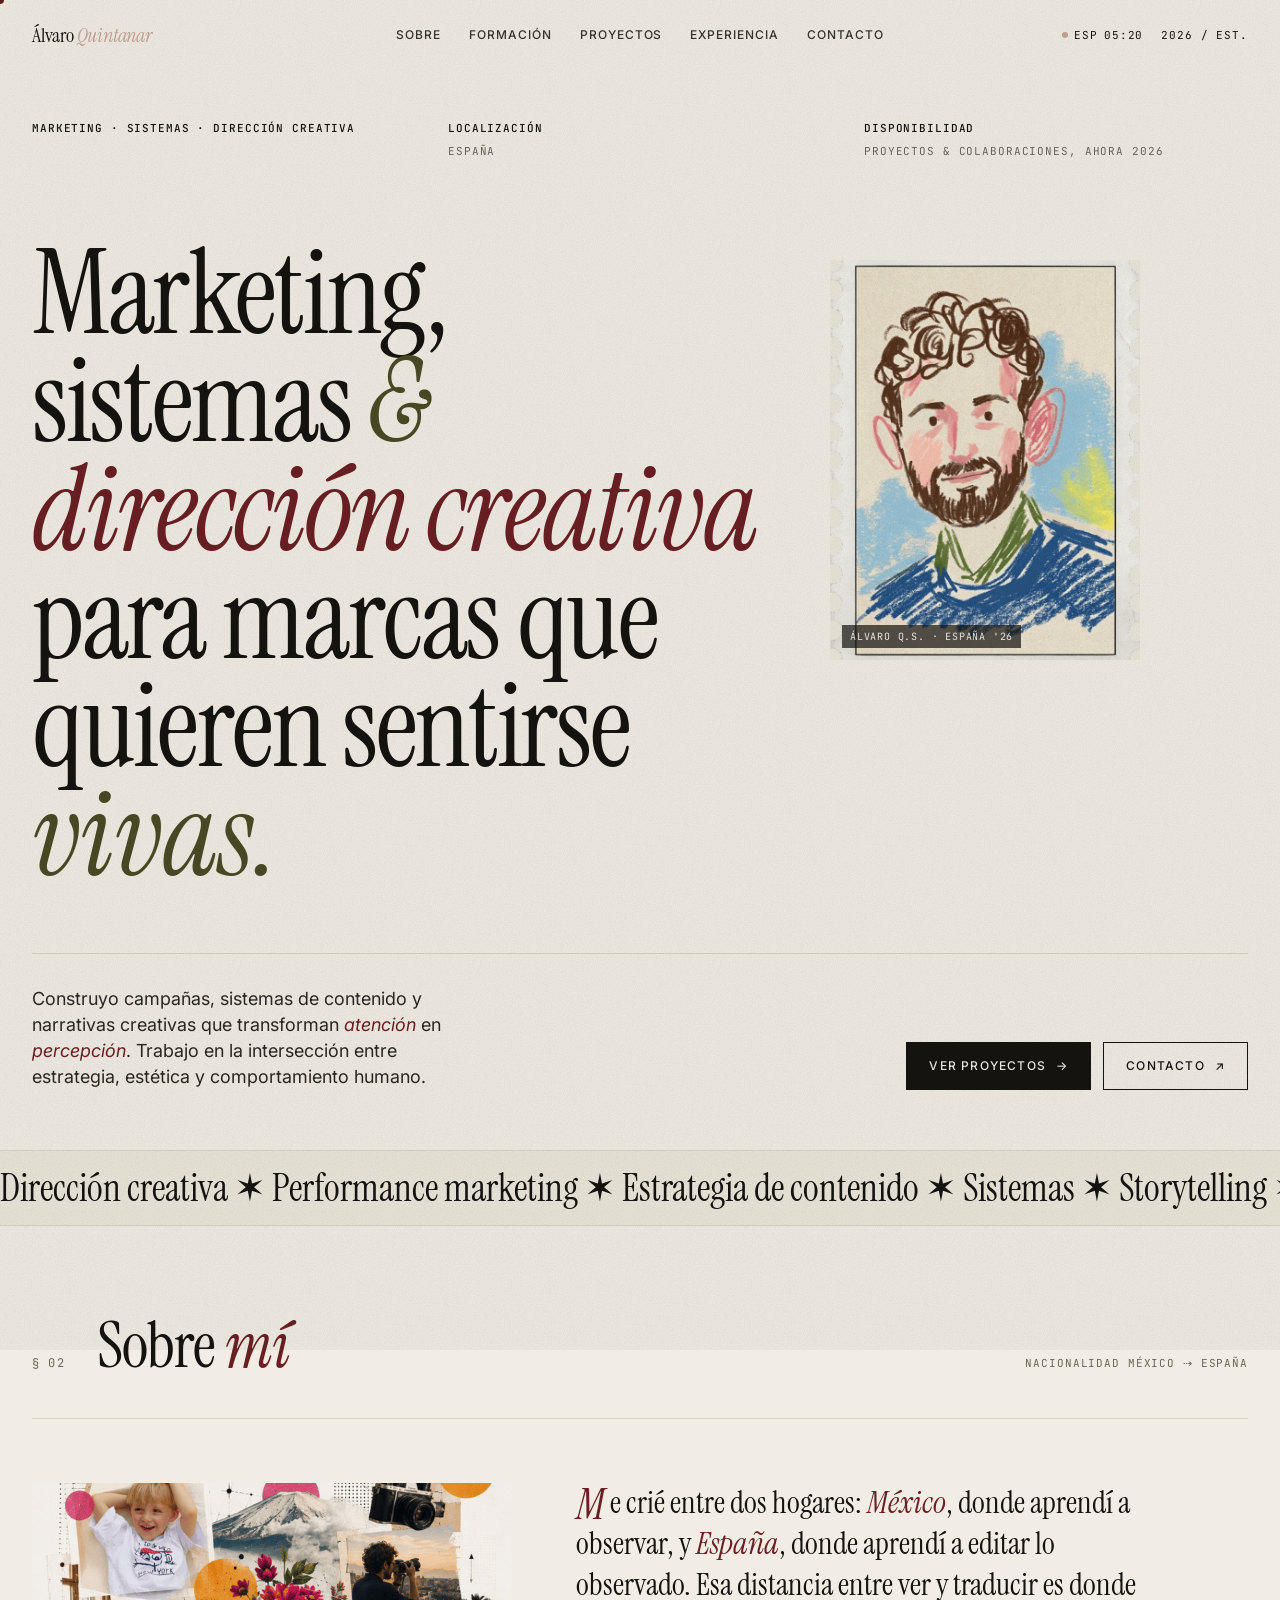
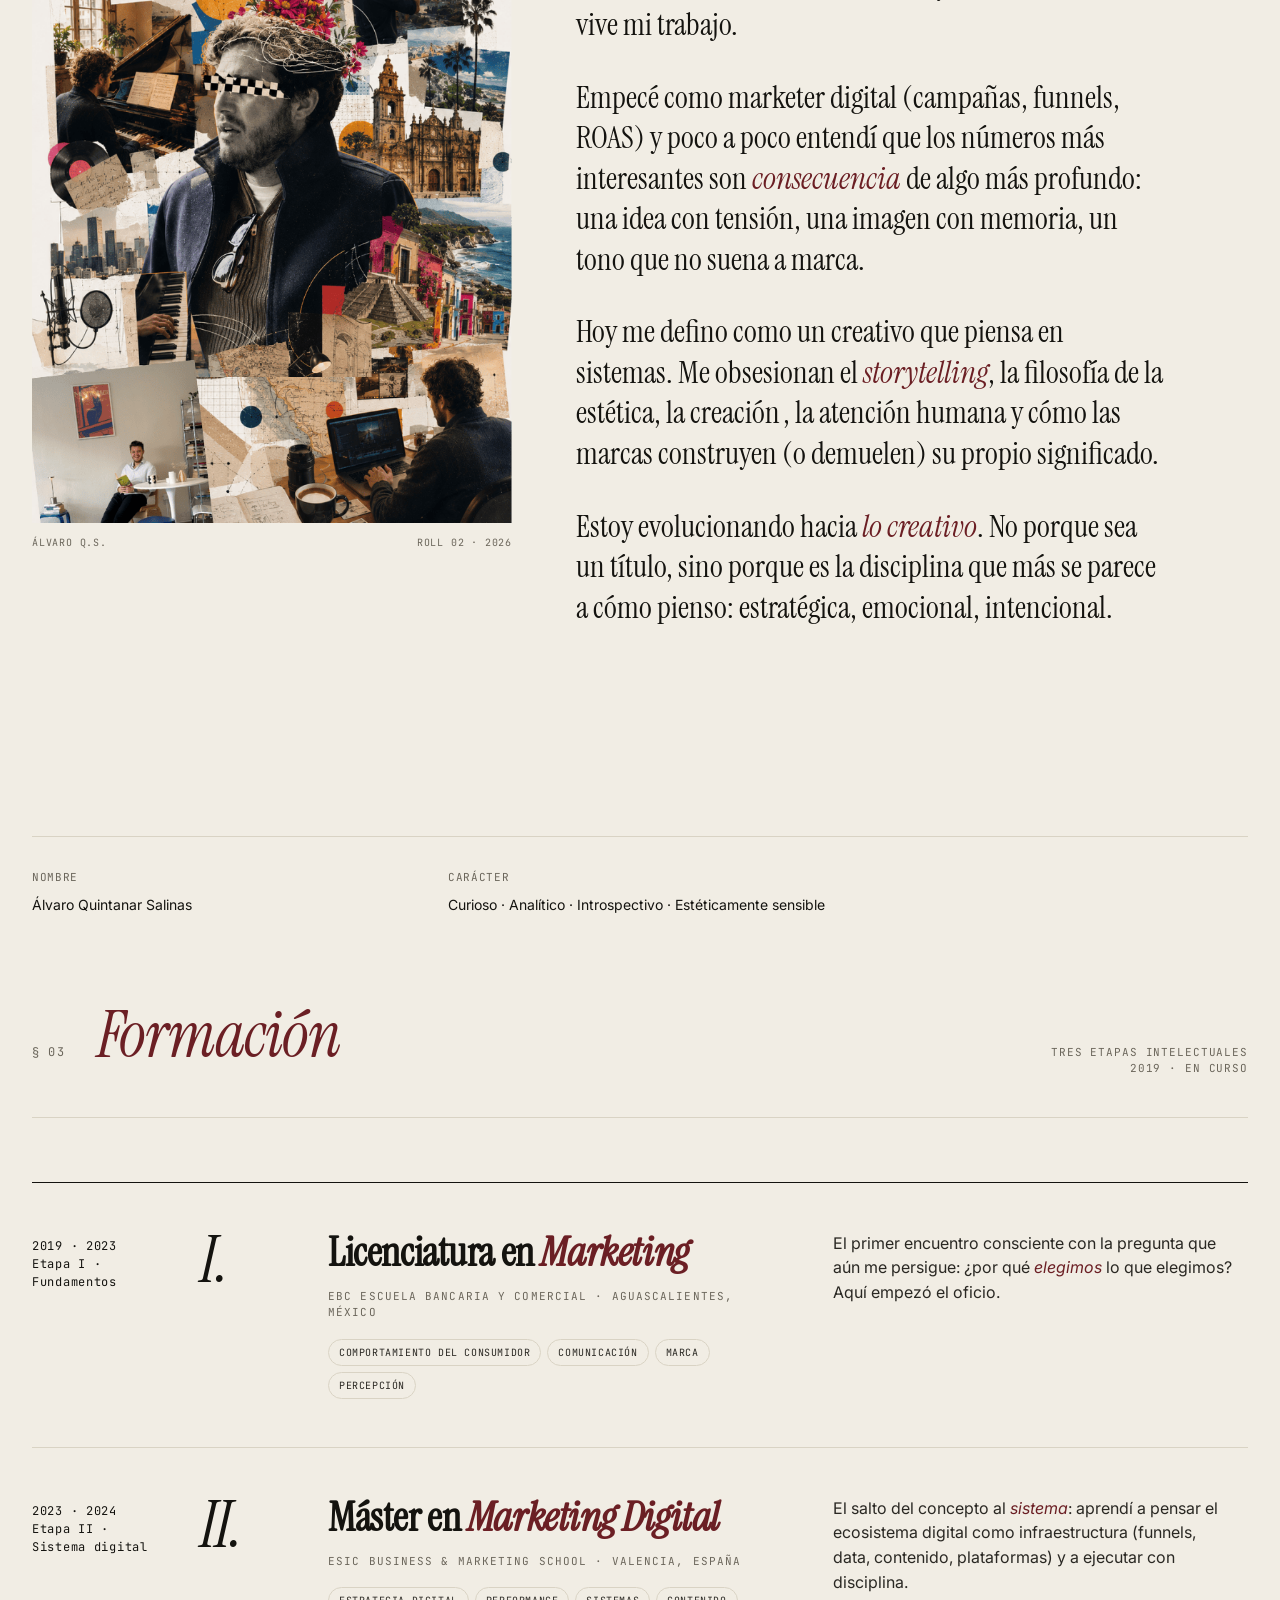
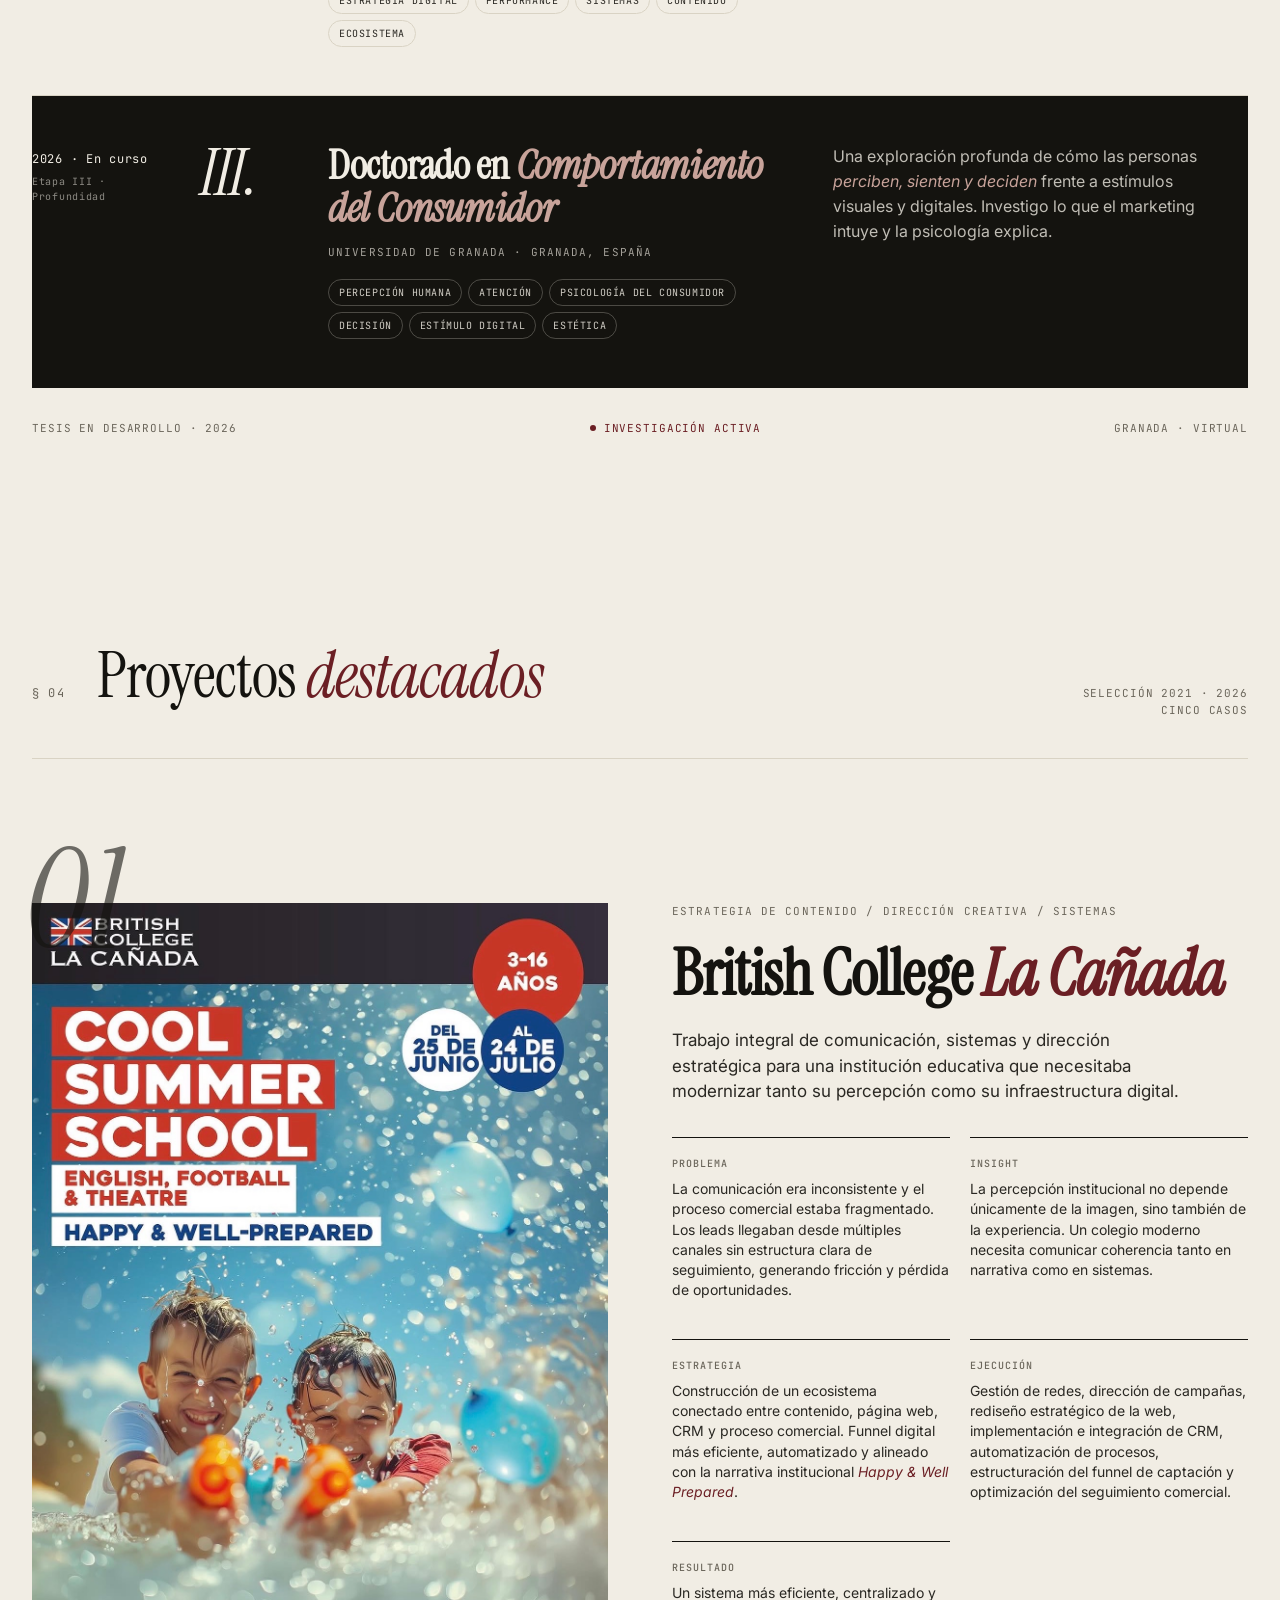
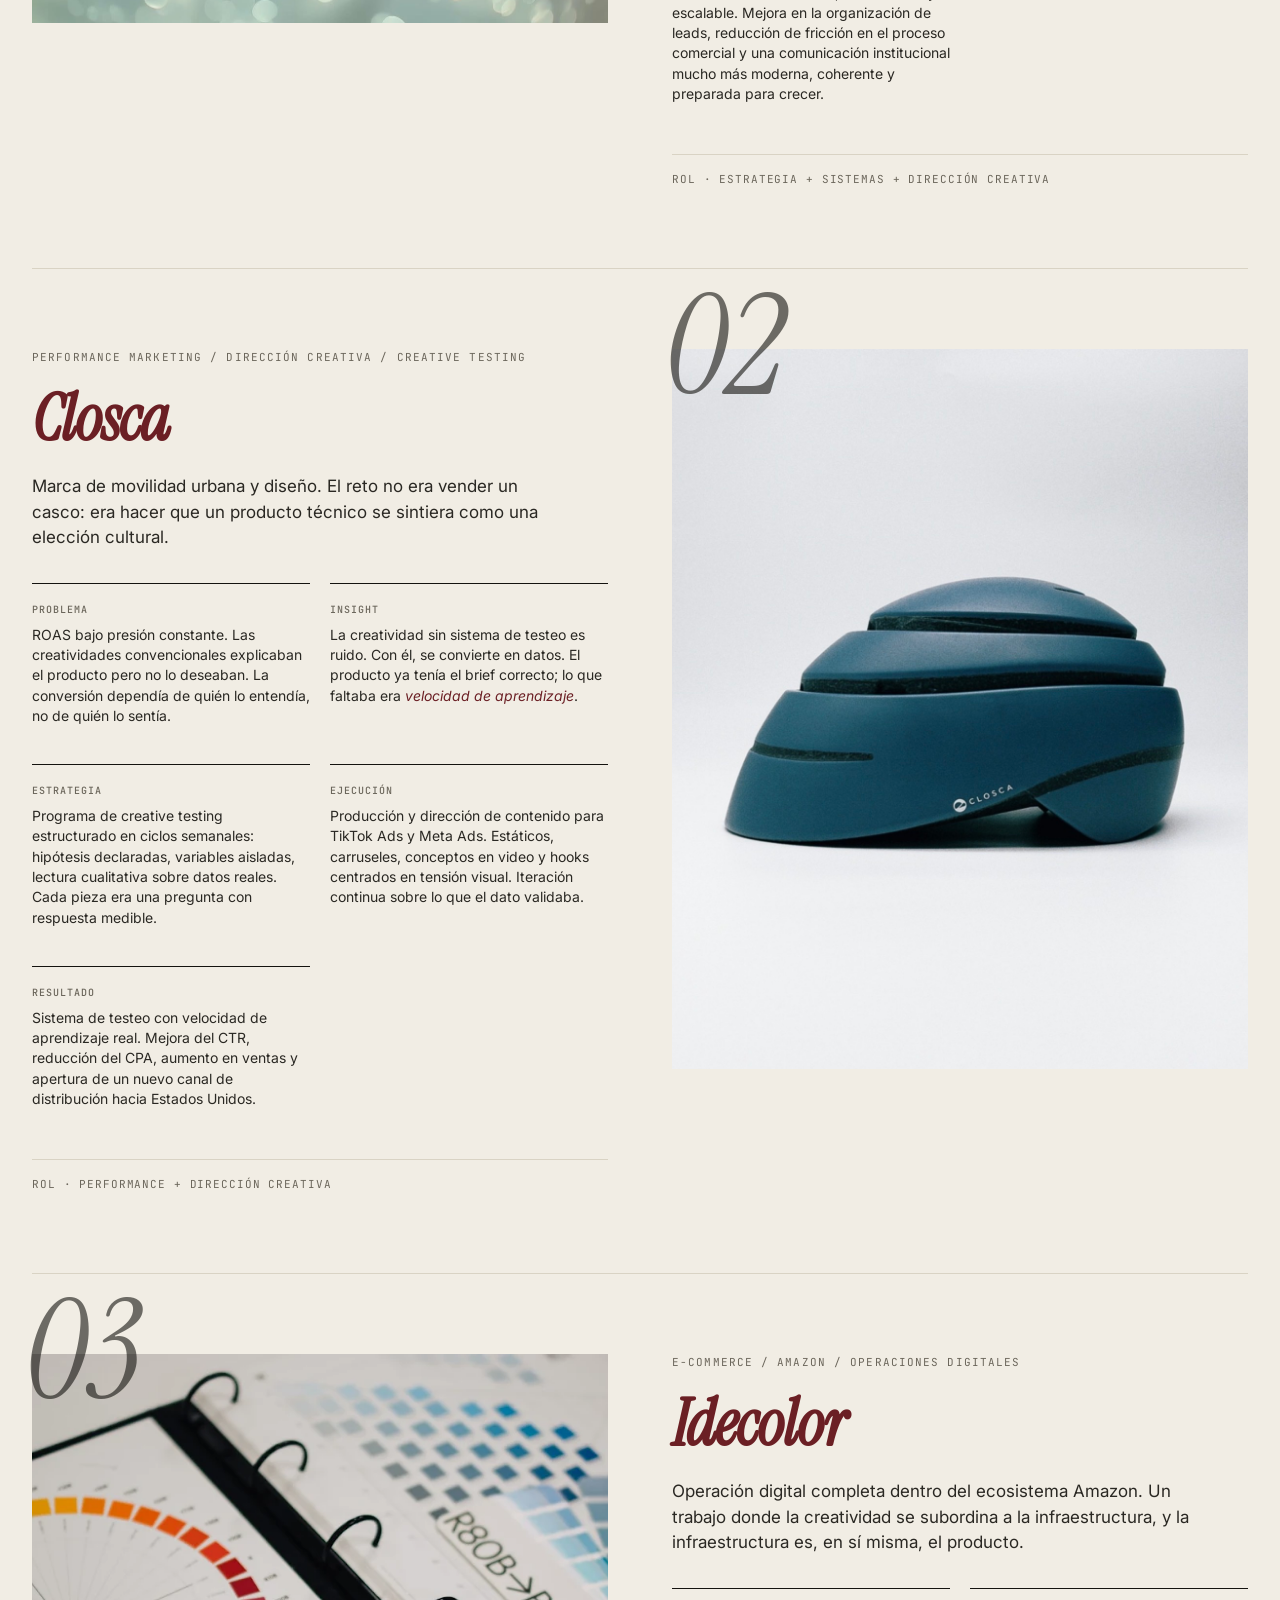
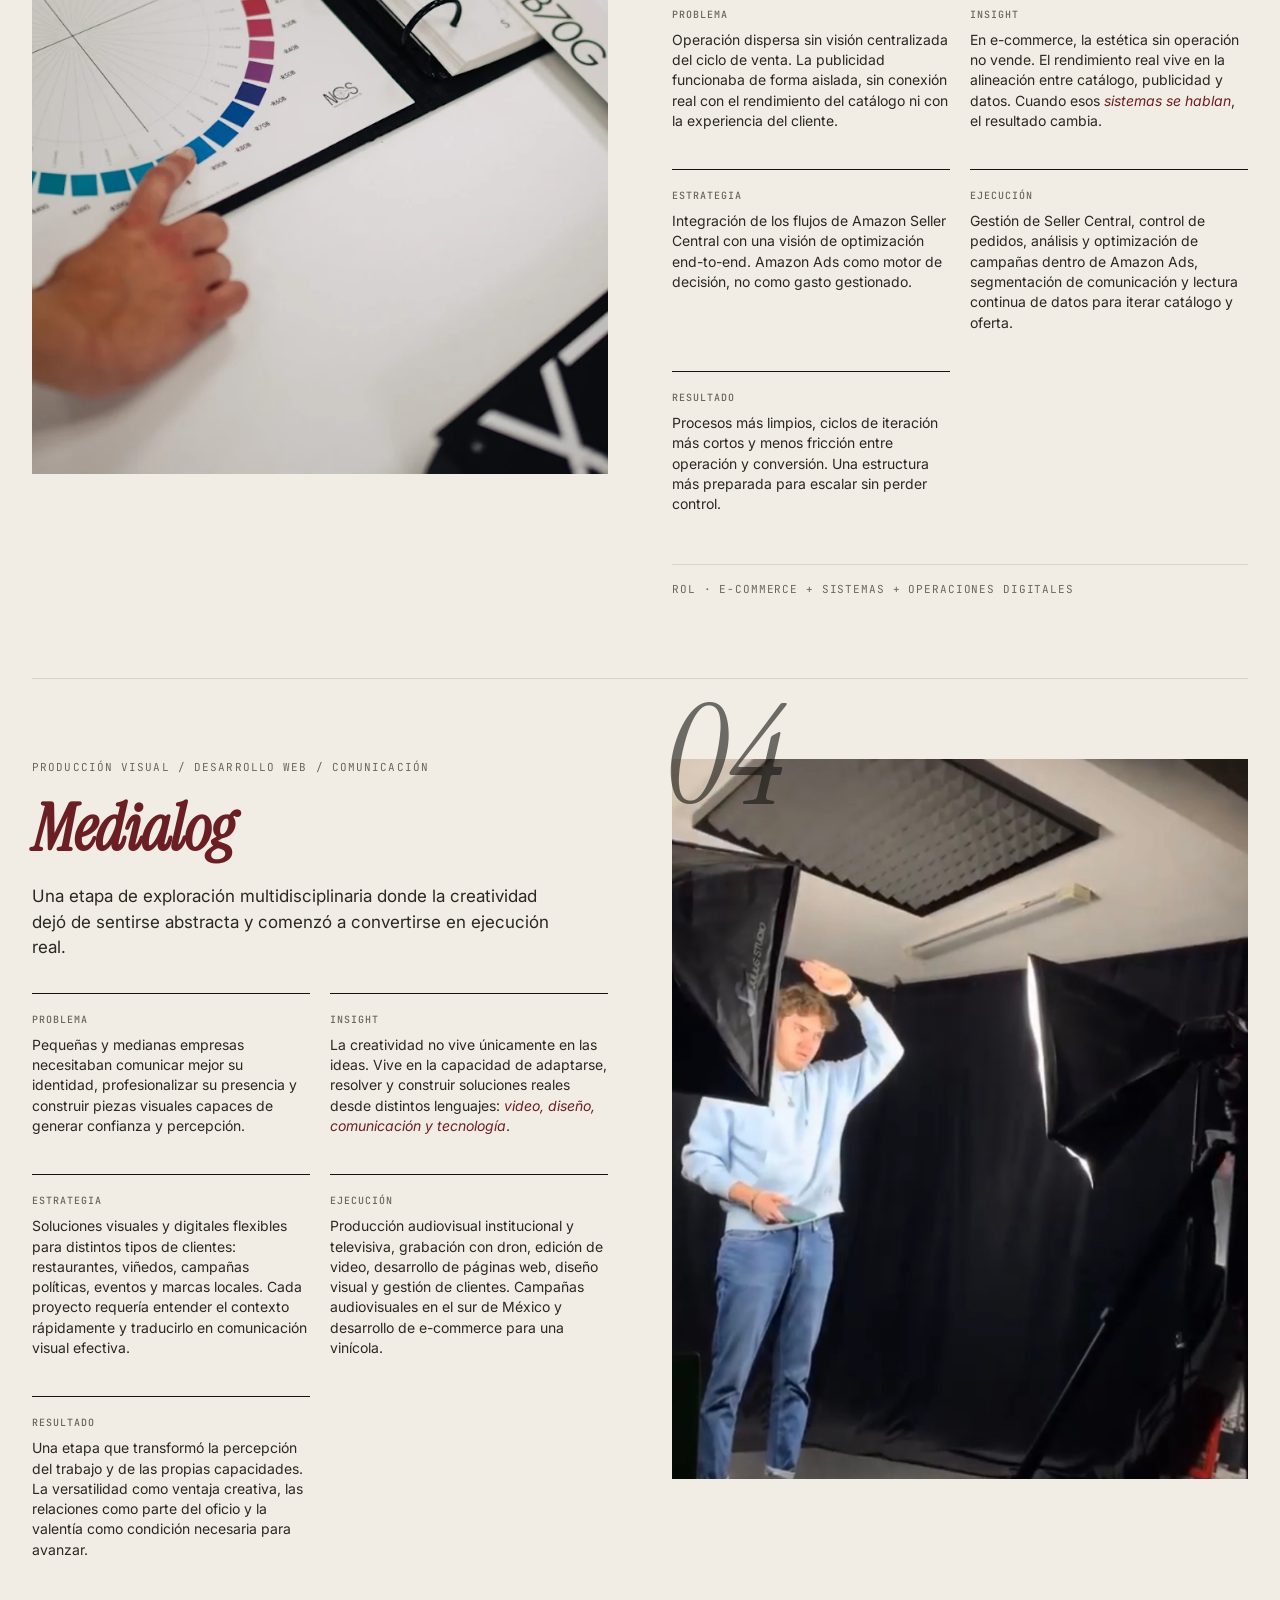
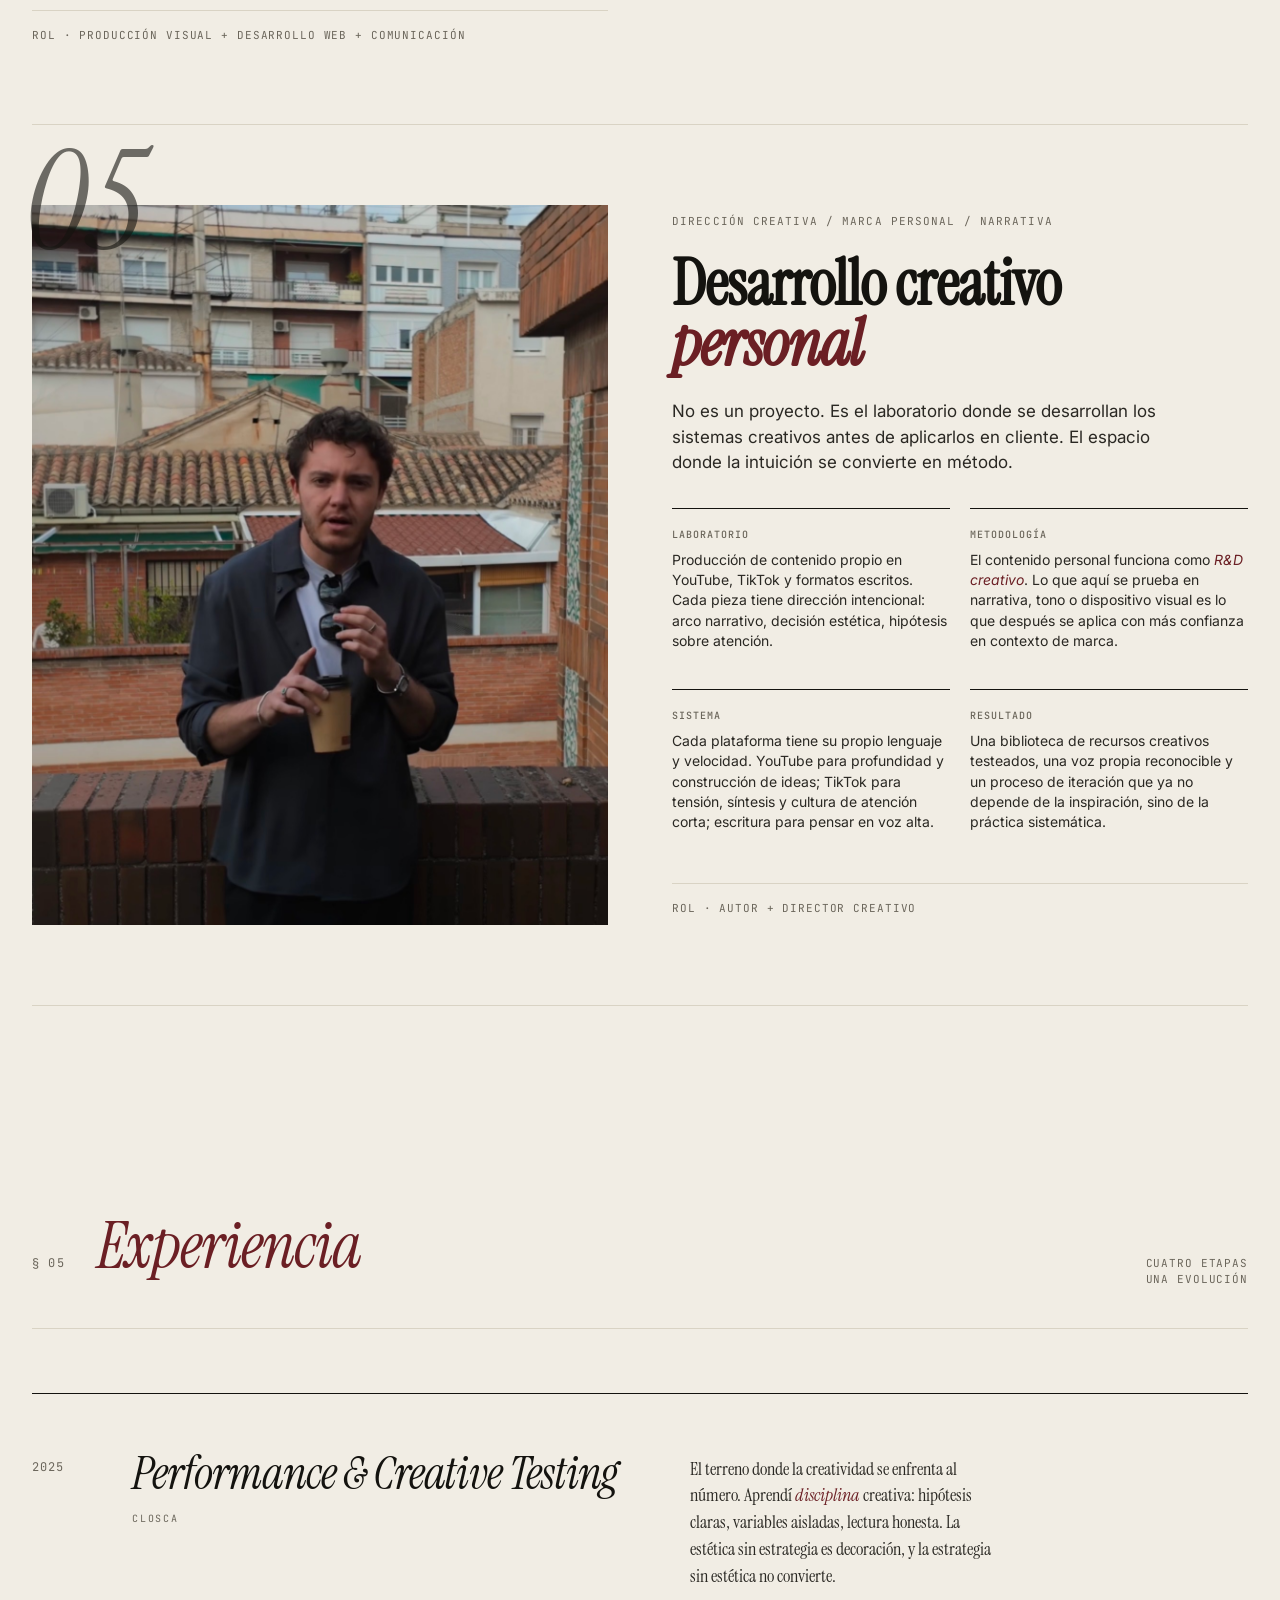
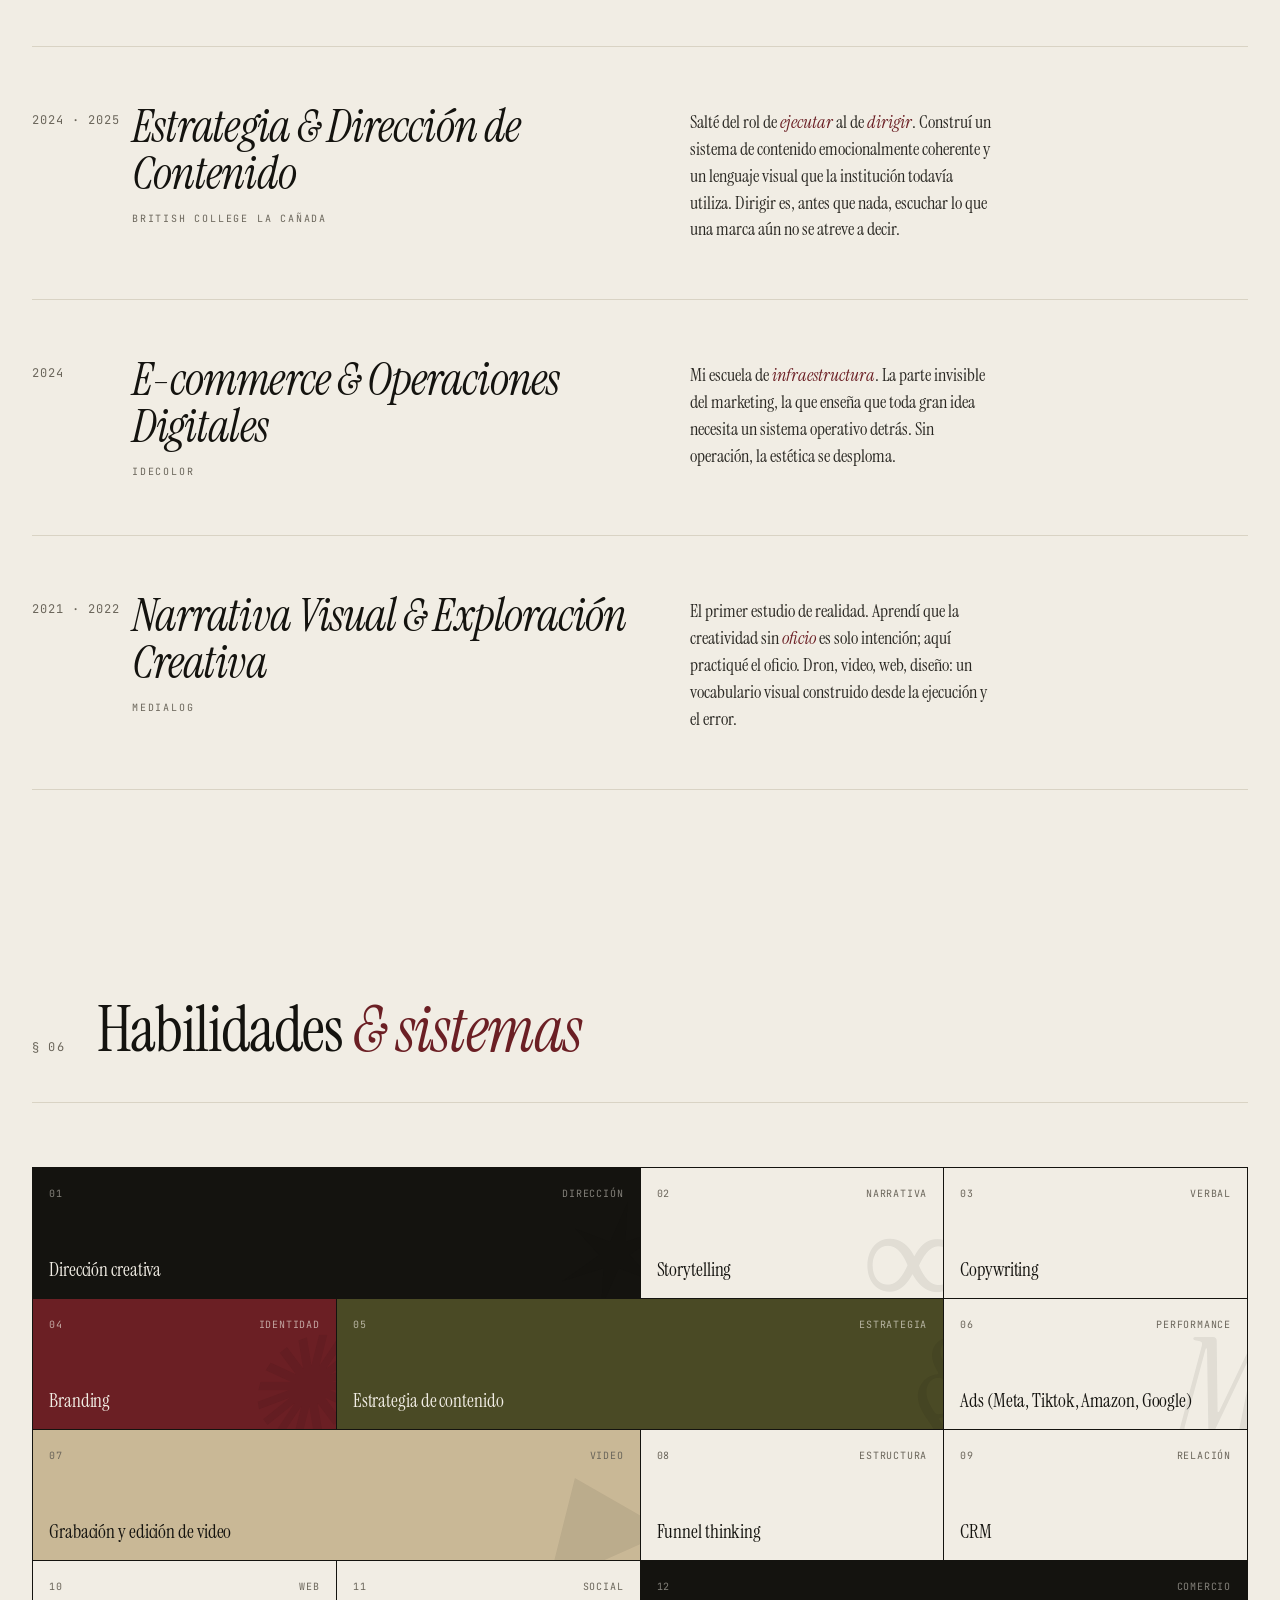
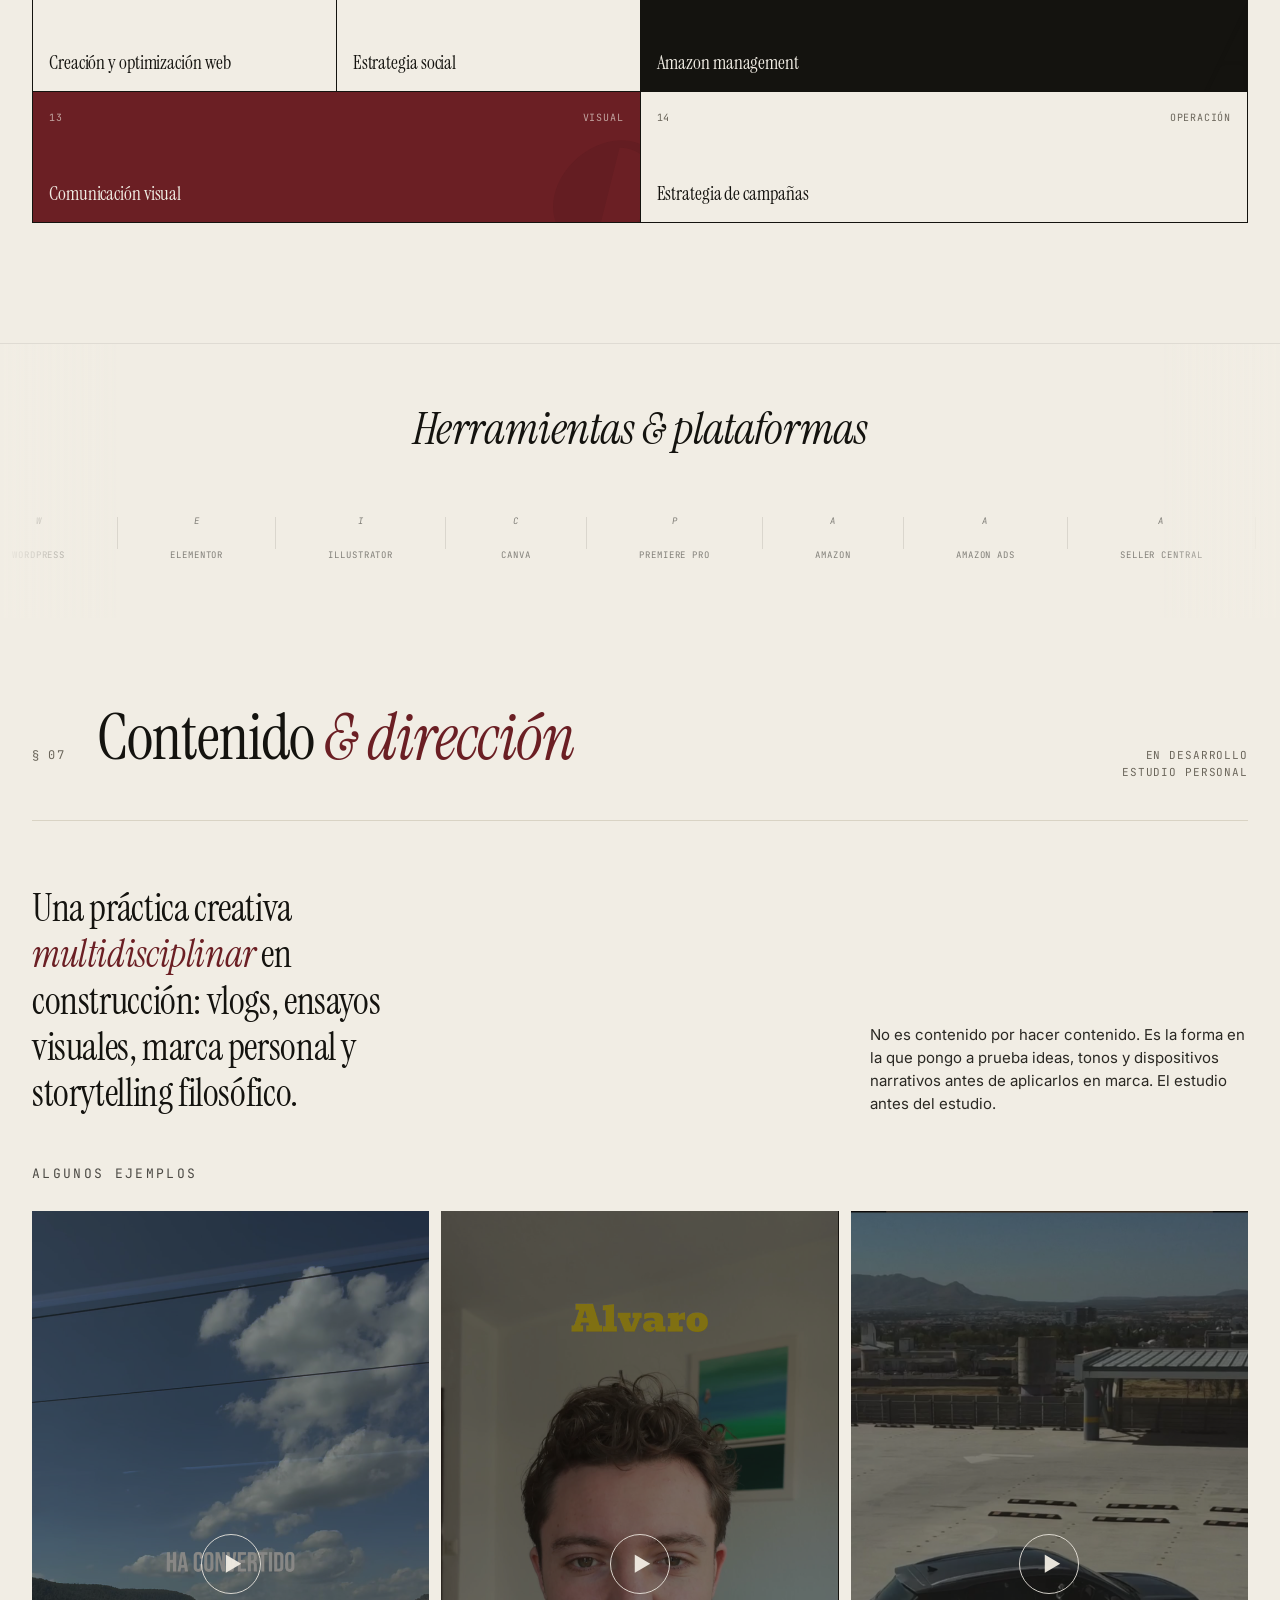
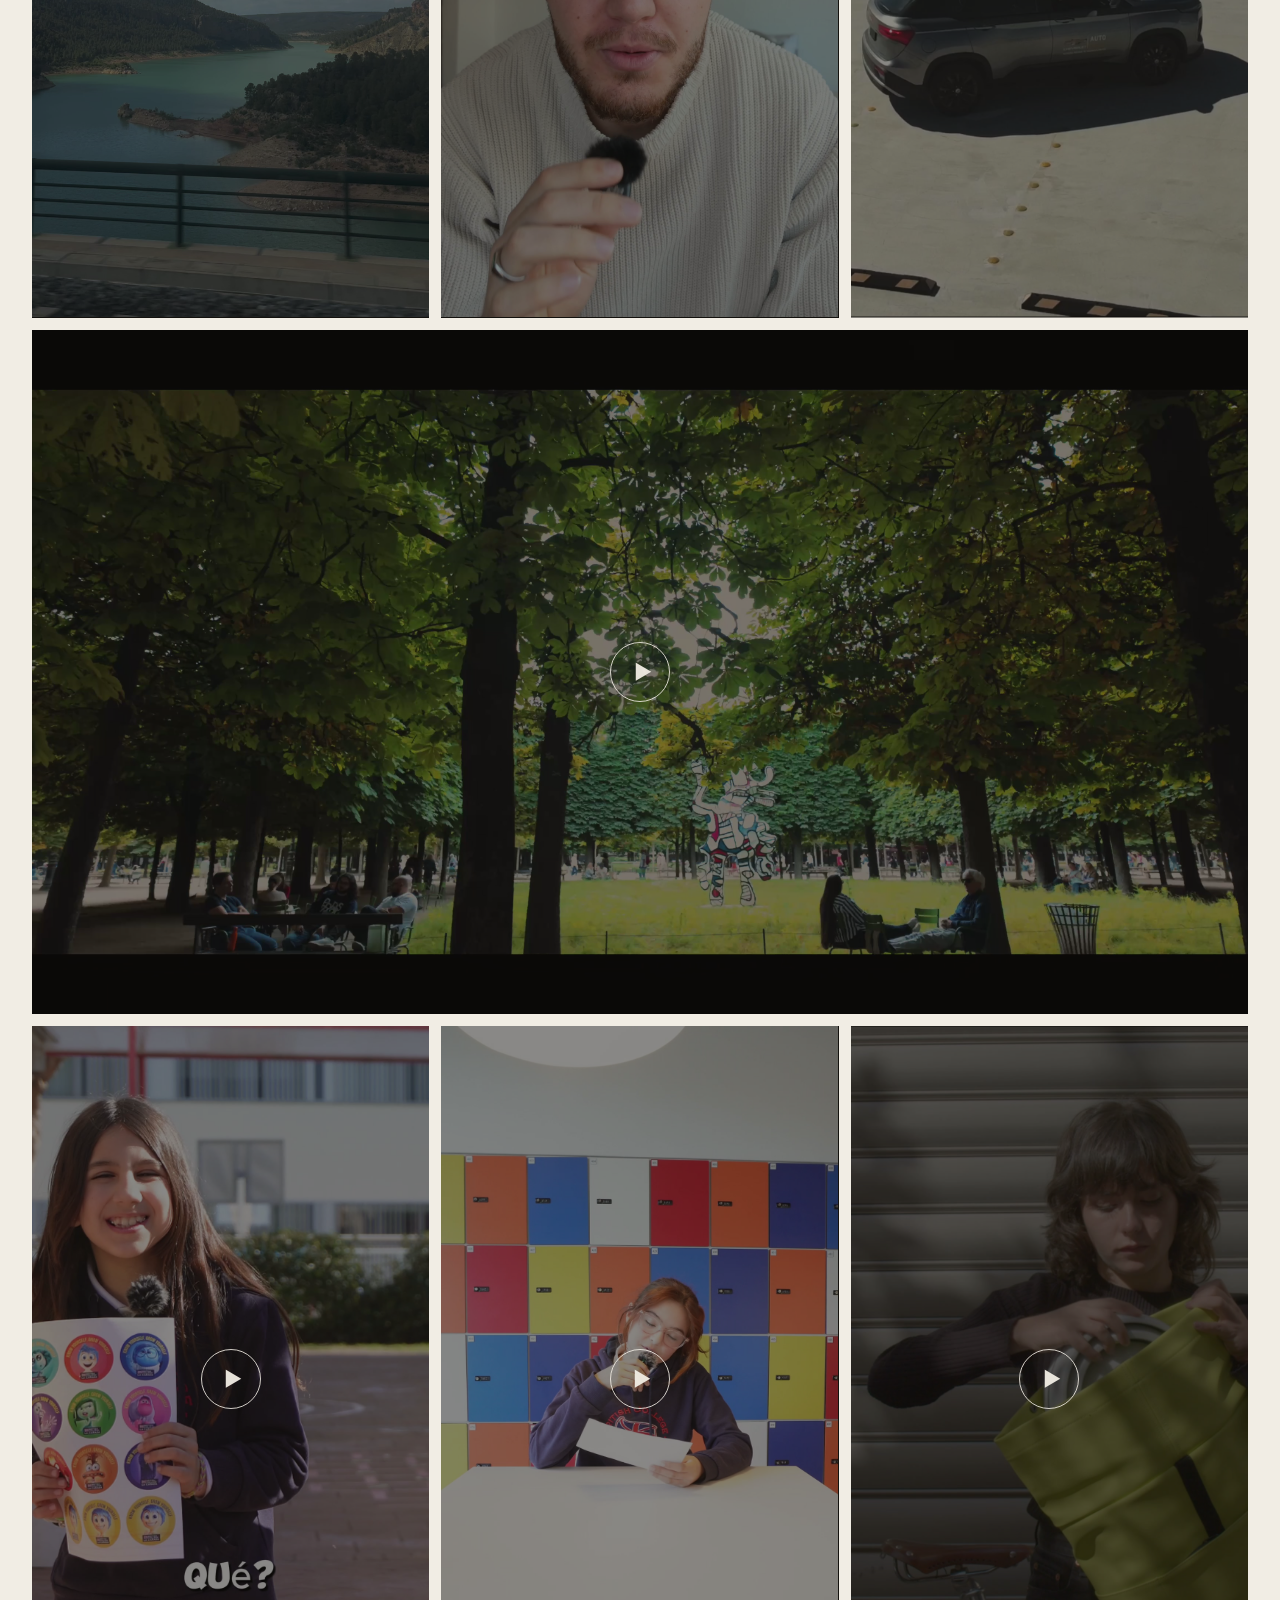
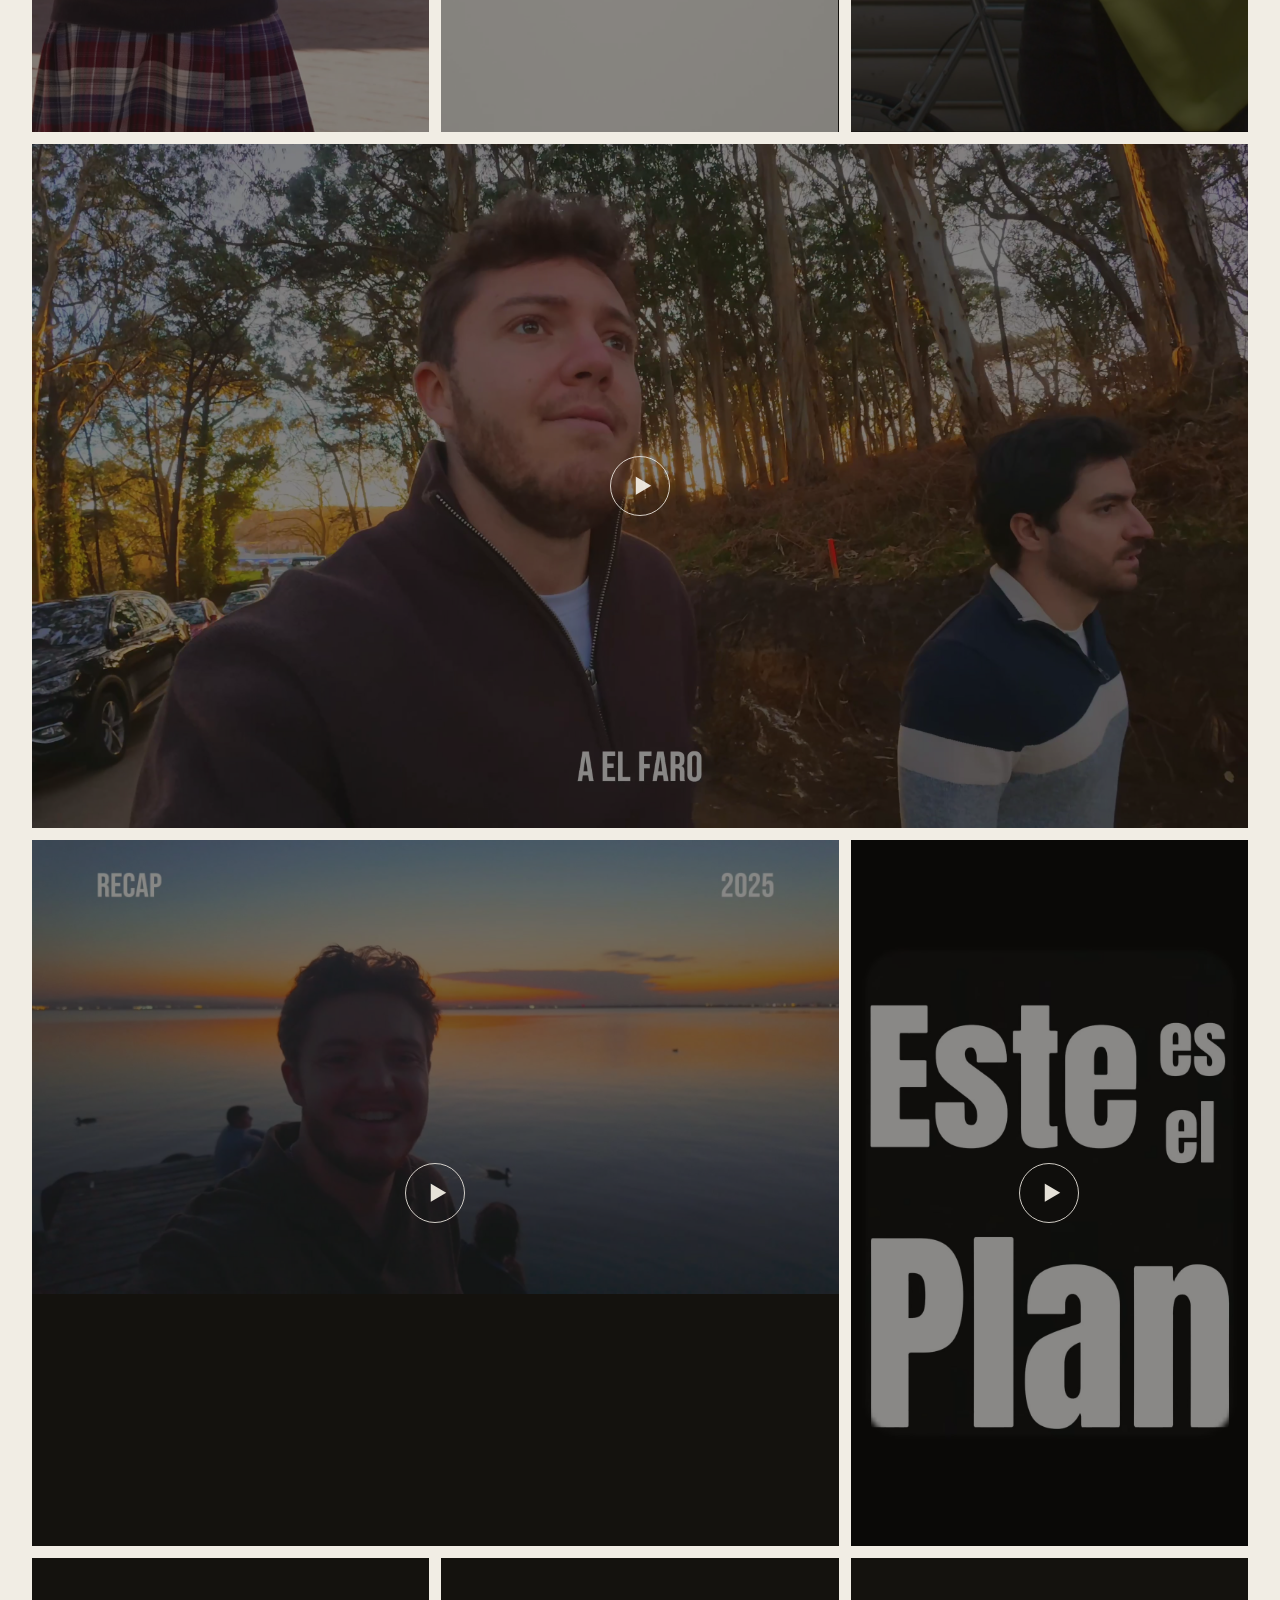
==== commit 1b1357d7: "agregar tres videos de YouTube en sección de videos Co-Authored-By: Claude Sonnet 4.6 <noreply@anthr" ====
--- a/portfolio.html
+++ b/portfolio.html
@@ -290,6 +290,7 @@
   .vid-overlay.hidden{opacity:0;pointer-events:none}
   .vid-play{width:60px;height:60px;border-radius:50%;border:1.5px solid rgba(241,237,228,.85);display:flex;align-items:center;justify-content:center;color:rgba(241,237,228,.95);font-size:20px;padding-left:5px;transition:transform .3s,background .3s}
   .vid-item:hover .vid-play{transform:scale(1.12);background:rgba(241,237,228,.15)}
+  .vid-yt-thumb{width:100%;aspect-ratio:16/9;background-size:cover;background-position:center;display:block}
   @media(max-width:960px){
     .vid-grid{grid-template-columns:1fr 1fr}
     .vid-item.vid-full{grid-column:span 2}
@@ -1065,6 +1066,20 @@
           <div class="vid-overlay"><span class="vid-play">▶</span></div>
         </div>
 
+        <!-- Row YouTube: 3 videos horizontales -->
+        <div class="vid-item vid-h vid-yt" data-ytid="jWV-Rp6v2ZM">
+          <div class="vid-yt-thumb" style="background-image:url('https://img.youtube.com/vi/jWV-Rp6v2ZM/hqdefault.jpg')"></div>
+          <div class="vid-overlay"><span class="vid-play">▶</span></div>
+        </div>
+        <div class="vid-item vid-h vid-yt" data-ytid="3DC6MuOCf3c">
+          <div class="vid-yt-thumb" style="background-image:url('https://img.youtube.com/vi/3DC6MuOCf3c/hqdefault.jpg')"></div>
+          <div class="vid-overlay"><span class="vid-play">▶</span></div>
+        </div>
+        <div class="vid-item vid-h vid-yt" data-ytid="nOXCcxSm0kM">
+          <div class="vid-yt-thumb" style="background-image:url('https://img.youtube.com/vi/nOXCcxSm0kM/hqdefault.jpg')"></div>
+          <div class="vid-overlay"><span class="vid-play">▶</span></div>
+        </div>
+
       </div>
     </div>
   </div>
@@ -1177,6 +1192,7 @@
   document.querySelectorAll('.vid-item').forEach(item => {
     const video = item.querySelector('video');
     const overlay = item.querySelector('.vid-overlay');
+    if (!video) return;
     item.addEventListener('click', () => {
       if (video.paused) {
         video.play();
@@ -1187,6 +1203,14 @@
       }
     });
     video.addEventListener('ended', () => overlay.classList.remove('hidden'));
+  });
+
+  // YOUTUBE CLICK TO PLAY
+  document.querySelectorAll('.vid-yt').forEach(item => {
+    item.addEventListener('click', () => {
+      const ytid = item.dataset.ytid;
+      item.innerHTML = `<iframe src="https://www.youtube.com/embed/${ytid}?autoplay=1" allowfullscreen allow="autoplay; accelerometer; clipboard-write; encrypted-media; gyroscope; picture-in-picture" style="width:100%;aspect-ratio:16/9;border:0;display:block"></iframe>`;
+    });
   });
 
   // NAV SCROLL
